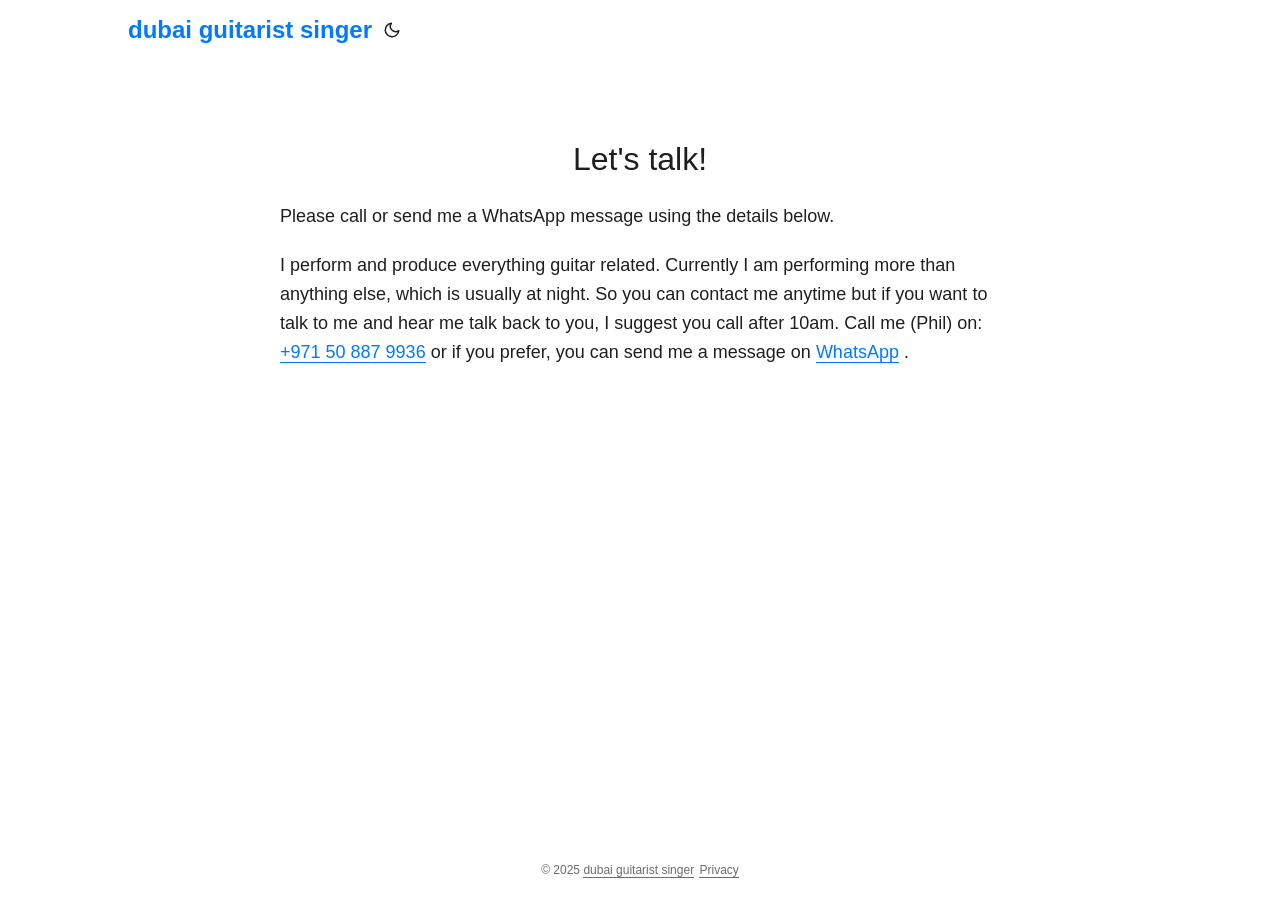
==== contact/index.html @ 9ed90bc9 "Prepare static website for Cloudflare Pages migration" ====
<!doctype html><html lang=en dir=auto><head><meta charset=utf-8><meta http-equiv=X-UA-Compatible content="IE=edge"><meta name=viewport content="width=device-width,initial-scale=1,shrink-to-fit=no"><meta name=robots content="index, follow"><title>dubai guitarist singer</title>
<meta name=keywords content><meta name=description content="Let's talk! First Name: Last Name: Email * Phone Event Date Message * Please provide as much detail as you can to help speed our reply I perform and produce everything guitar related. Currently I am performing more than anything else, which is usually at night. So you can contact me anytime but if you want to talk to me and hear me talk back to you, I suggest you call after 10am."><meta name=author content="Me"><link rel=canonical href=https://phildoughty.com/contact/><meta name=google-site-verification content="google-site-verification=hno8TVkdBoRtjvGBODJh6sZtUAbToJmjRJ9UoWgNYjk"><link crossorigin=anonymous href=/assets/css/stylesheet.c4868cb93355dd90762f6ee98ea4c134f7202d7f411a62b8ed609e8df3d16b6b.css integrity="sha256-xIaMuTNV3ZB2L27pjqTBNPcgLX9BGmK47WCejfPRa2s=" rel="preload stylesheet" as=style><meta name=theme-color content="#2e2e33"><meta name=msapplication-TileColor content="#2e2e33"><meta property="og:description" content="Experience Dubai's premier guitarist and singer. Elevate your event with unforgettable melodies! Book now!"><meta property="og:image" content="https://phildoughty.com/img/Dubai_Guitarist_Singer_Phil_Doughty_Smiling_Holding_Gibson_335_Guitar_300x300.jpg"><meta property="og:image:width" content="300"><meta property="og:image:height" content="300"><link rel=alternate hreflang=en href=https://phildoughty.com/contact/><noscript><style>#theme-toggle,.top-link{display:none}</style><style>@media(prefers-color-scheme:dark){:root{--theme:rgb(29, 30, 32);--entry:rgb(46, 46, 51);--primary:rgb(218, 218, 219);--secondary:rgb(155, 156, 157);--tertiary:rgb(65, 66, 68);--content:rgb(196, 196, 197);--code-block-bg:rgb(46, 46, 51);--code-bg:rgb(55, 56, 62);--border:rgb(51, 51, 51)}.list{background:var(--theme)}.list:not(.dark)::-webkit-scrollbar-track{background:0 0}.list:not(.dark)::-webkit-scrollbar-thumb{border-color:var(--theme)}}</style></noscript><script>var doNotTrack=!1;doNotTrack||(function(e,t,n,s,o,i,a){e.GoogleAnalyticsObject=o,e[o]=e[o]||function(){(e[o].q=e[o].q||[]).push(arguments)},e[o].l=1*new Date,i=t.createElement(n),a=t.getElementsByTagName(n)[0],i.async=1,i.src=s,a.parentNode.insertBefore(i,a)}(window,document,"script","https://www.google-analytics.com/analytics.js","ga"),ga("create","UA-47484607-1","auto"),ga("send","pageview"))</script><meta property="og:title" content><meta property="og:description" content="Let's talk! First Name: Last Name: Email * Phone Event Date Message * Please provide as much detail as you can to help speed our reply I perform and produce everything guitar related. Currently I am performing more than anything else, which is usually at night. So you can contact me anytime but if you want to talk to me and hear me talk back to you, I suggest you call after 10am."><meta property="og:type" content="article"><meta property="og:url" content="https://phildoughty.com/contact/"><meta property="article:section" content><meta name=twitter:card content="summary"><meta name=twitter:title content><meta name=twitter:description content="Let's talk! First Name: Last Name: Email * Phone Event Date Message * Please provide as much detail as you can to help speed our reply I perform and produce everything guitar related. Currently I am performing more than anything else, which is usually at night. So you can contact me anytime but if you want to talk to me and hear me talk back to you, I suggest you call after 10am."><script type=application/ld+json>{"@context":"https://schema.org","@type":"BreadcrumbList","itemListElement":[{"@type":"ListItem","position":1,"name":"","item":"https://phildoughty.com/contact/"}]}</script><script type=application/ld+json>{"@context":"https://schema.org","@type":"BlogPosting","headline":"","name":"","description":"Let's talk! First Name: Last Name: Email * Phone Event Date Message * Please provide as much detail as you can to help speed our reply I perform and produce everything guitar related. Currently I am performing more than anything else, which is usually at night. So you can contact me anytime but if you want to talk to me and hear me talk back to you, I suggest you call after 10am.","keywords":[],"articleBody":" Let's talk! First Name: Last Name: Email * Phone Event Date Message * Please provide as much detail as you can to help speed our reply I perform and produce everything guitar related. Currently I am performing more than anything else, which is usually at night. So you can contact me anytime but if you want to talk to me and hear me talk back to you, I suggest you call after 10am. Call me (Phil) on: +971 50 887 9936 or if you prefer, you can send me a message on WhatsApp .\n","wordCount":"94","inLanguage":"en","datePublished":"0001-01-01T00:00:00Z","dateModified":"0001-01-01T00:00:00Z","author":{"@type":"Person","name":"Me"},"mainEntityOfPage":{"@type":"WebPage","@id":"https://phildoughty.com/contact/"},"publisher":{"@type":"Organization","name":"dubai guitarist singer","logo":{"@type":"ImageObject","url":"https://phildoughty.com/img/Dubai_Guitarist_Singer_Phil_Doughty_Smiling_Holding_Gibson_335_Guitar_300x300.jpg"}}}</script></head><body id=top><script>localStorage.getItem("pref-theme")==="dark"?document.body.classList.add("dark"):localStorage.getItem("pref-theme")==="light"?document.body.classList.remove("dark"):window.matchMedia("(prefers-color-scheme: dark)").matches&&document.body.classList.add("dark")</script><header class=header><nav class=nav><div class=logo><a href=/ accesskey=h title="dubai guitarist singer (Alt + H)">dubai guitarist singer</a><div class=logo-switches><button id=theme-toggle accesskey=t title="(Alt + T)"><svg id="moon" xmlns="http://www.w3.org/2000/svg" width="24" height="18" viewBox="0 0 24 24" fill="none" stroke="currentcolor" stroke-width="2" stroke-linecap="round" stroke-linejoin="round"><path d="M21 12.79A9 9 0 1111.21 3 7 7 0 0021 12.79z"/></svg><svg id="sun" xmlns="http://www.w3.org/2000/svg" width="24" height="18" viewBox="0 0 24 24" fill="none" stroke="currentcolor" stroke-width="2" stroke-linecap="round" stroke-linejoin="round"><circle cx="12" cy="12" r="5"/><line x1="12" y1="1" x2="12" y2="3"/><line x1="12" y1="21" x2="12" y2="23"/><line x1="4.22" y1="4.22" x2="5.64" y2="5.64"/><line x1="18.36" y1="18.36" x2="19.78" y2="19.78"/><line x1="1" y1="12" x2="3" y2="12"/><line x1="21" y1="12" x2="23" y2="12"/><line x1="4.22" y1="19.78" x2="5.64" y2="18.36"/><line x1="18.36" y1="5.64" x2="19.78" y2="4.22"/></svg></button></div></div><ul id=mainmenu></ul></nav></header><main class=main><article class=post-single><header class=post-header><h1 class="post-title entry-hint-parent"></h1></header><div class=post-content><section aria-labelledby="contact-heading">
<h2 id="contact-heading" style="text-align: center">Let's talk!</h2>
<p>Please call or send me a WhatsApp message using the details below.</p>
</section>
<p>I perform and produce everything guitar related. Currently I am performing more than anything else, which is usually at night. So you can contact me anytime but if you want to talk to me and hear me talk back to you, I suggest you call after 10am. Call me (Phil) on:
<a href=tel:+971508879936 itemprop=telephone>+971 50 887 9936</a> or if you prefer, you can send me a message on <a href="https://wa.me/971508879936/?text=Hi%20there,%20I'm%20interested%20in%20booking%20you%20for%20an%20event.%20Can%20we%20discuss%20further?">WhatsApp</a>
.</p></div><footer class=post-footer><ul class=post-tags></ul></footer></article></main><footer class=footer><span>&copy; 2025 <a href=/>dubai guitarist singer</a></span>
<span><a href=/privacy/>Privacy</a></span></footer><a href=#top aria-label="go to top" title="Go to Top (Alt + G)" class=top-link id=top-link accesskey=g><svg xmlns="http://www.w3.org/2000/svg" viewBox="0 0 12 6" fill="currentcolor"><path d="M12 6H0l6-6z"/></svg>
</a><script>let menu=document.getElementById("menu");menu&&(menu.scrollLeft=localStorage.getItem("menu-scroll-position"),menu.onscroll=function(){localStorage.setItem("menu-scroll-position",menu.scrollLeft)}),document.querySelectorAll('a[href^="#"]').forEach(e=>{e.addEventListener("click",function(e){e.preventDefault();var t=this.getAttribute("href").substr(1);window.matchMedia("(prefers-reduced-motion: reduce)").matches?document.querySelector(`[id='${decodeURIComponent(t)}']`).scrollIntoView():document.querySelector(`[id='${decodeURIComponent(t)}']`).scrollIntoView({behavior:"smooth"}),t==="top"?history.replaceState(null,null," "):history.pushState(null,null,`#${t}`)})})</script><script>var mybutton=document.getElementById("top-link");window.onscroll=function(){document.body.scrollTop>800||document.documentElement.scrollTop>800?(mybutton.style.visibility="visible",mybutton.style.opacity="1"):(mybutton.style.visibility="hidden",mybutton.style.opacity="0")}</script><script>document.getElementById("theme-toggle").addEventListener("click",()=>{document.body.className.includes("dark")?(document.body.classList.remove("dark"),localStorage.setItem("pref-theme","light")):(document.body.classList.add("dark"),localStorage.setItem("pref-theme","dark"))})</script></body></html>
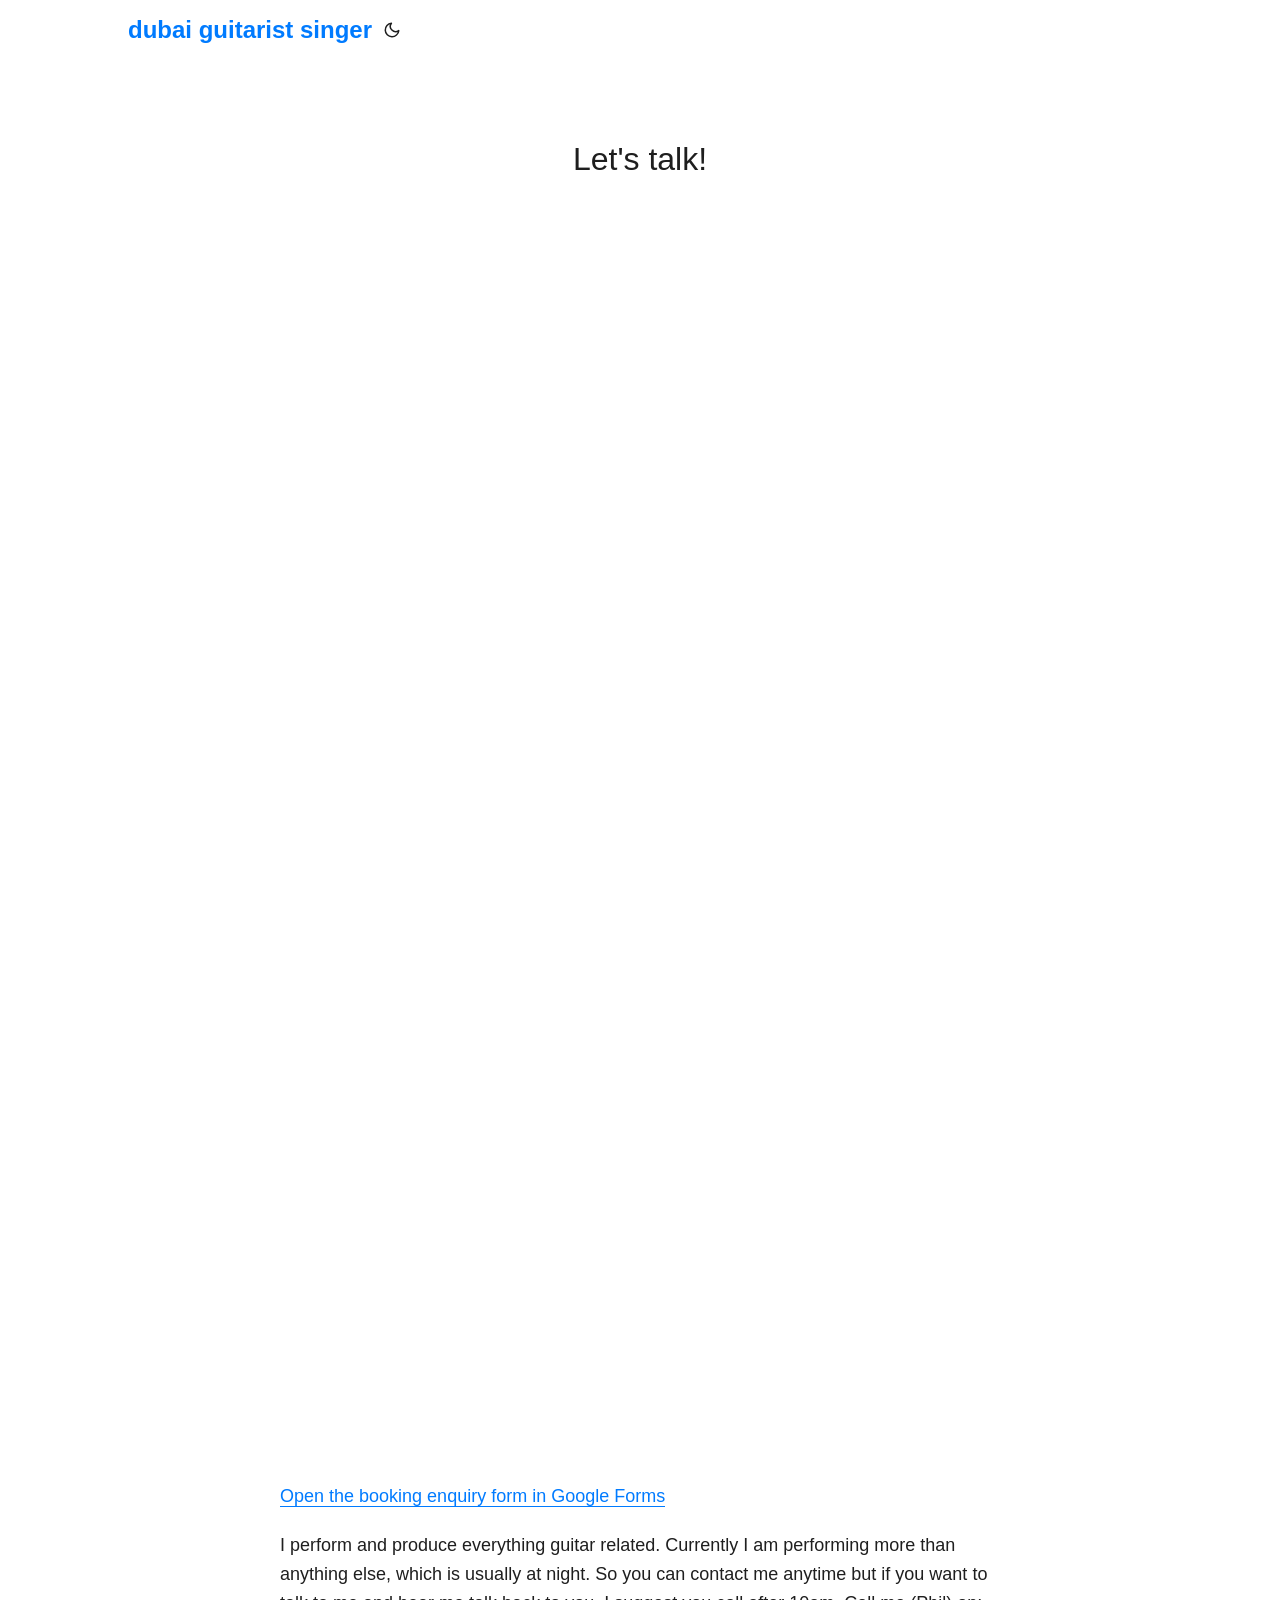
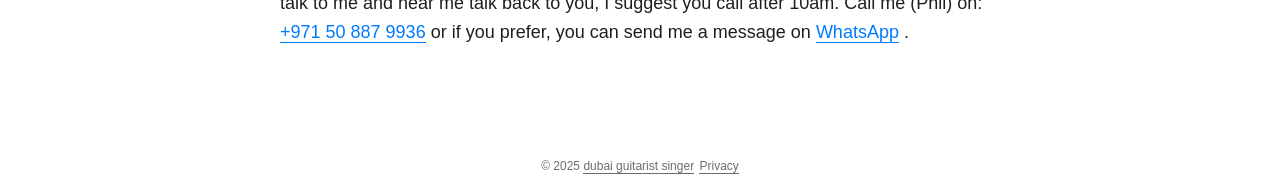
==== commit 358fb8de: "Embed Google Forms for booking enquiries" ====
--- a/contact/index.html
+++ b/contact/index.html
@@ -1,7 +1,10 @@
 <!doctype html><html lang=en dir=auto><head><meta charset=utf-8><meta http-equiv=X-UA-Compatible content="IE=edge"><meta name=viewport content="width=device-width,initial-scale=1,shrink-to-fit=no"><meta name=robots content="index, follow"><title>dubai guitarist singer</title>
 <meta name=keywords content><meta name=description content="Let's talk! First Name: Last Name: Email * Phone Event Date Message * Please provide as much detail as you can to help speed our reply I perform and produce everything guitar related. Currently I am performing more than anything else, which is usually at night. So you can contact me anytime but if you want to talk to me and hear me talk back to you, I suggest you call after 10am."><meta name=author content="Me"><link rel=canonical href=https://phildoughty.com/contact/><meta name=google-site-verification content="google-site-verification=hno8TVkdBoRtjvGBODJh6sZtUAbToJmjRJ9UoWgNYjk"><link crossorigin=anonymous href=/assets/css/stylesheet.c4868cb93355dd90762f6ee98ea4c134f7202d7f411a62b8ed609e8df3d16b6b.css integrity="sha256-xIaMuTNV3ZB2L27pjqTBNPcgLX9BGmK47WCejfPRa2s=" rel="preload stylesheet" as=style><meta name=theme-color content="#2e2e33"><meta name=msapplication-TileColor content="#2e2e33"><meta property="og:description" content="Experience Dubai's premier guitarist and singer. Elevate your event with unforgettable melodies! Book now!"><meta property="og:image" content="https://phildoughty.com/img/Dubai_Guitarist_Singer_Phil_Doughty_Smiling_Holding_Gibson_335_Guitar_300x300.jpg"><meta property="og:image:width" content="300"><meta property="og:image:height" content="300"><link rel=alternate hreflang=en href=https://phildoughty.com/contact/><noscript><style>#theme-toggle,.top-link{display:none}</style><style>@media(prefers-color-scheme:dark){:root{--theme:rgb(29, 30, 32);--entry:rgb(46, 46, 51);--primary:rgb(218, 218, 219);--secondary:rgb(155, 156, 157);--tertiary:rgb(65, 66, 68);--content:rgb(196, 196, 197);--code-block-bg:rgb(46, 46, 51);--code-bg:rgb(55, 56, 62);--border:rgb(51, 51, 51)}.list{background:var(--theme)}.list:not(.dark)::-webkit-scrollbar-track{background:0 0}.list:not(.dark)::-webkit-scrollbar-thumb{border-color:var(--theme)}}</style></noscript><script>var doNotTrack=!1;doNotTrack||(function(e,t,n,s,o,i,a){e.GoogleAnalyticsObject=o,e[o]=e[o]||function(){(e[o].q=e[o].q||[]).push(arguments)},e[o].l=1*new Date,i=t.createElement(n),a=t.getElementsByTagName(n)[0],i.async=1,i.src=s,a.parentNode.insertBefore(i,a)}(window,document,"script","https://www.google-analytics.com/analytics.js","ga"),ga("create","UA-47484607-1","auto"),ga("send","pageview"))</script><meta property="og:title" content><meta property="og:description" content="Let's talk! First Name: Last Name: Email * Phone Event Date Message * Please provide as much detail as you can to help speed our reply I perform and produce everything guitar related. Currently I am performing more than anything else, which is usually at night. So you can contact me anytime but if you want to talk to me and hear me talk back to you, I suggest you call after 10am."><meta property="og:type" content="article"><meta property="og:url" content="https://phildoughty.com/contact/"><meta property="article:section" content><meta name=twitter:card content="summary"><meta name=twitter:title content><meta name=twitter:description content="Let's talk! First Name: Last Name: Email * Phone Event Date Message * Please provide as much detail as you can to help speed our reply I perform and produce everything guitar related. Currently I am performing more than anything else, which is usually at night. So you can contact me anytime but if you want to talk to me and hear me talk back to you, I suggest you call after 10am."><script type=application/ld+json>{"@context":"https://schema.org","@type":"BreadcrumbList","itemListElement":[{"@type":"ListItem","position":1,"name":"","item":"https://phildoughty.com/contact/"}]}</script><script type=application/ld+json>{"@context":"https://schema.org","@type":"BlogPosting","headline":"","name":"","description":"Let's talk! First Name: Last Name: Email * Phone Event Date Message * Please provide as much detail as you can to help speed our reply I perform and produce everything guitar related. Currently I am performing more than anything else, which is usually at night. So you can contact me anytime but if you want to talk to me and hear me talk back to you, I suggest you call after 10am.","keywords":[],"articleBody":" Let's talk! First Name: Last Name: Email * Phone Event Date Message * Please provide as much detail as you can to help speed our reply I perform and produce everything guitar related. Currently I am performing more than anything else, which is usually at night. So you can contact me anytime but if you want to talk to me and hear me talk back to you, I suggest you call after 10am. Call me (Phil) on: +971 50 887 9936 or if you prefer, you can send me a message on WhatsApp .\n","wordCount":"94","inLanguage":"en","datePublished":"0001-01-01T00:00:00Z","dateModified":"0001-01-01T00:00:00Z","author":{"@type":"Person","name":"Me"},"mainEntityOfPage":{"@type":"WebPage","@id":"https://phildoughty.com/contact/"},"publisher":{"@type":"Organization","name":"dubai guitarist singer","logo":{"@type":"ImageObject","url":"https://phildoughty.com/img/Dubai_Guitarist_Singer_Phil_Doughty_Smiling_Holding_Gibson_335_Guitar_300x300.jpg"}}}</script></head><body id=top><script>localStorage.getItem("pref-theme")==="dark"?document.body.classList.add("dark"):localStorage.getItem("pref-theme")==="light"?document.body.classList.remove("dark"):window.matchMedia("(prefers-color-scheme: dark)").matches&&document.body.classList.add("dark")</script><header class=header><nav class=nav><div class=logo><a href=/ accesskey=h title="dubai guitarist singer (Alt + H)">dubai guitarist singer</a><div class=logo-switches><button id=theme-toggle accesskey=t title="(Alt + T)"><svg id="moon" xmlns="http://www.w3.org/2000/svg" width="24" height="18" viewBox="0 0 24 24" fill="none" stroke="currentcolor" stroke-width="2" stroke-linecap="round" stroke-linejoin="round"><path d="M21 12.79A9 9 0 1111.21 3 7 7 0 0021 12.79z"/></svg><svg id="sun" xmlns="http://www.w3.org/2000/svg" width="24" height="18" viewBox="0 0 24 24" fill="none" stroke="currentcolor" stroke-width="2" stroke-linecap="round" stroke-linejoin="round"><circle cx="12" cy="12" r="5"/><line x1="12" y1="1" x2="12" y2="3"/><line x1="12" y1="21" x2="12" y2="23"/><line x1="4.22" y1="4.22" x2="5.64" y2="5.64"/><line x1="18.36" y1="18.36" x2="19.78" y2="19.78"/><line x1="1" y1="12" x2="3" y2="12"/><line x1="21" y1="12" x2="23" y2="12"/><line x1="4.22" y1="19.78" x2="5.64" y2="18.36"/><line x1="18.36" y1="5.64" x2="19.78" y2="4.22"/></svg></button></div></div><ul id=mainmenu></ul></nav></header><main class=main><article class=post-single><header class=post-header><h1 class="post-title entry-hint-parent"></h1></header><div class=post-content><section aria-labelledby="contact-heading">
 <h2 id="contact-heading" style="text-align: center">Let's talk!</h2>
-<p>Please call or send me a WhatsApp message using the details below.</p>
+<iframe title="Booking enquiries form" src="https://docs.google.com/forms/d/e/1FAIpQLSd4Ucvedcgkfyl03aC4yw0hYejVVUnoVotIh4JQB6Flzf9JCw/viewform?embedded=true" width="640" height="1280" style="display: block; width: 100%; border: 0">
+  <a href="https://docs.google.com/forms/d/e/1FAIpQLSd4Ucvedcgkfyl03aC4yw0hYejVVUnoVotIh4JQB6Flzf9JCw/viewform">Open the booking enquiry form</a>
+</iframe>
+<p><a href="https://docs.google.com/forms/d/e/1FAIpQLSd4Ucvedcgkfyl03aC4yw0hYejVVUnoVotIh4JQB6Flzf9JCw/viewform">Open the booking enquiry form in Google Forms</a></p>
 </section>
 <p>I perform and produce everything guitar related. Currently I am performing more than anything else, which is usually at night. So you can contact me anytime but if you want to talk to me and hear me talk back to you, I suggest you call after 10am. Call me (Phil) on:
 <a href=tel:+971508879936 itemprop=telephone>+971 50 887 9936</a> or if you prefer, you can send me a message on <a href="https://wa.me/971508879936/?text=Hi%20there,%20I'm%20interested%20in%20booking%20you%20for%20an%20event.%20Can%20we%20discuss%20further?">WhatsApp</a>
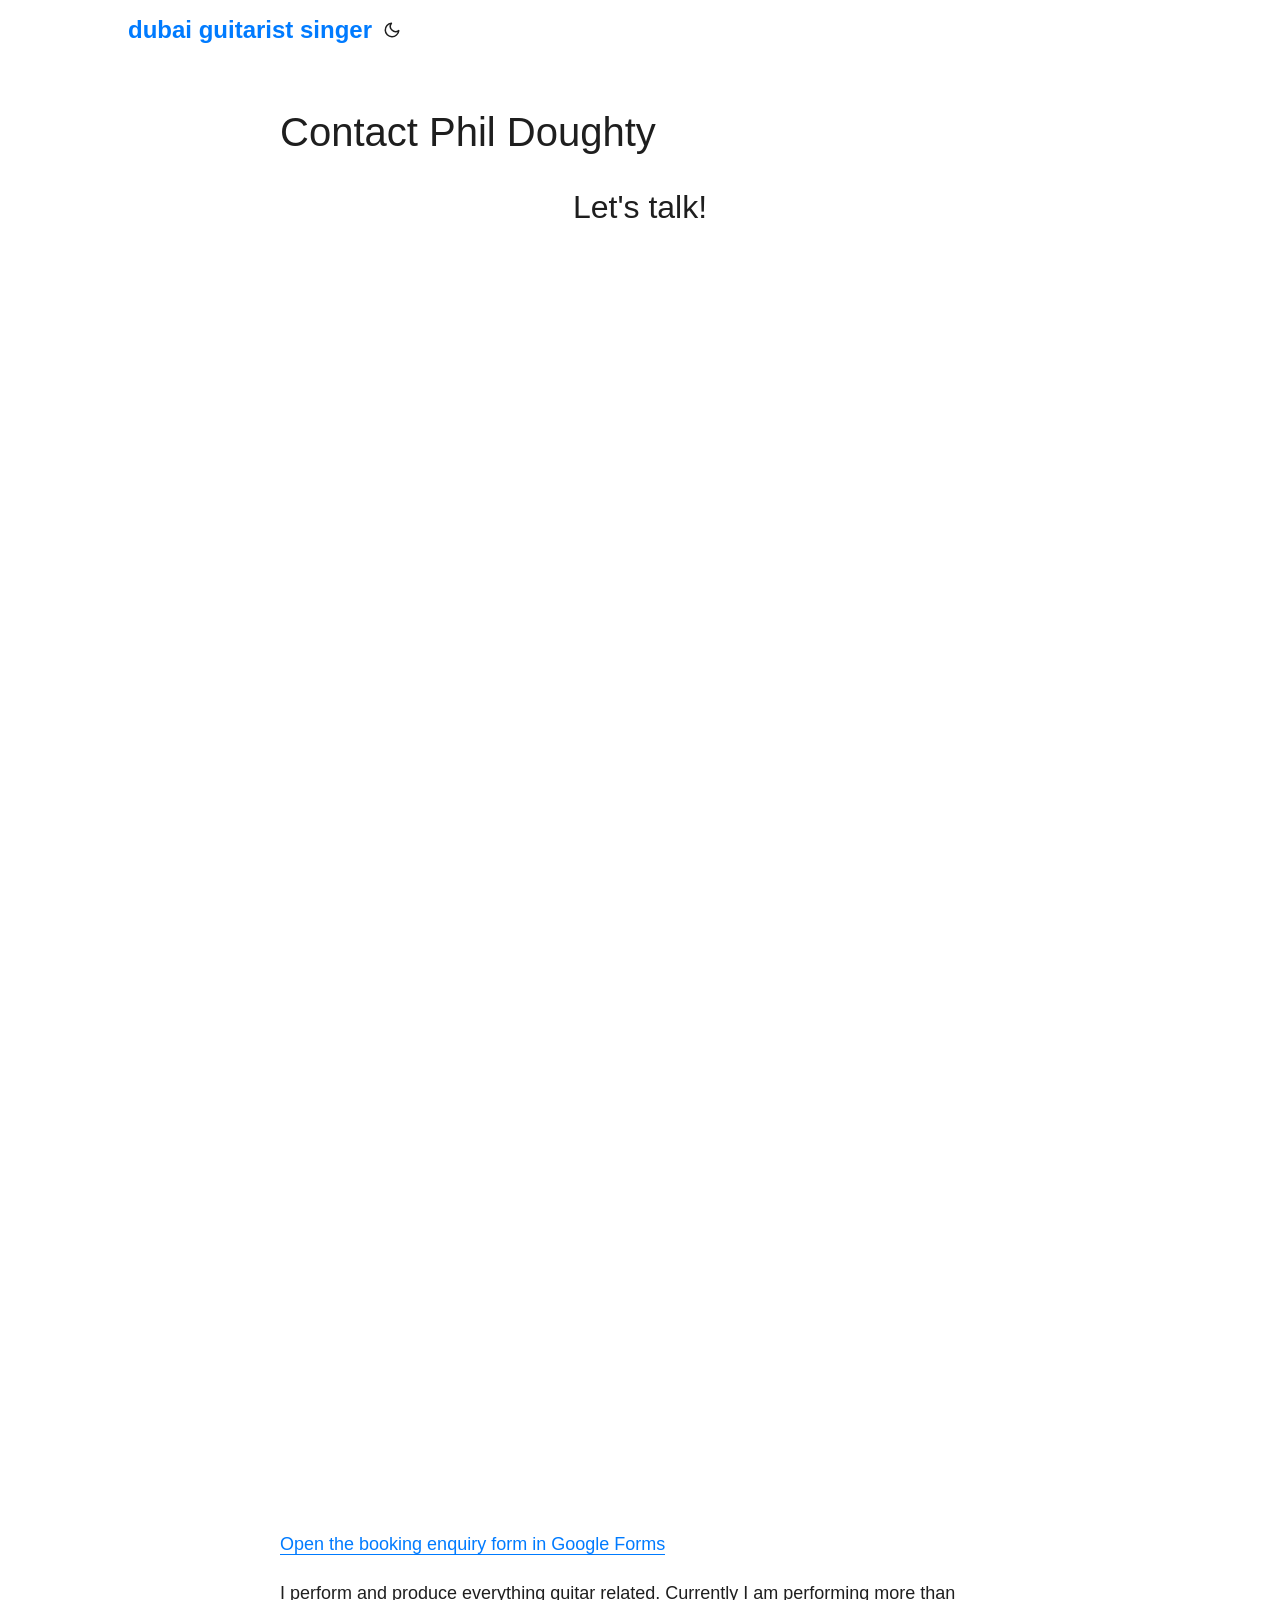
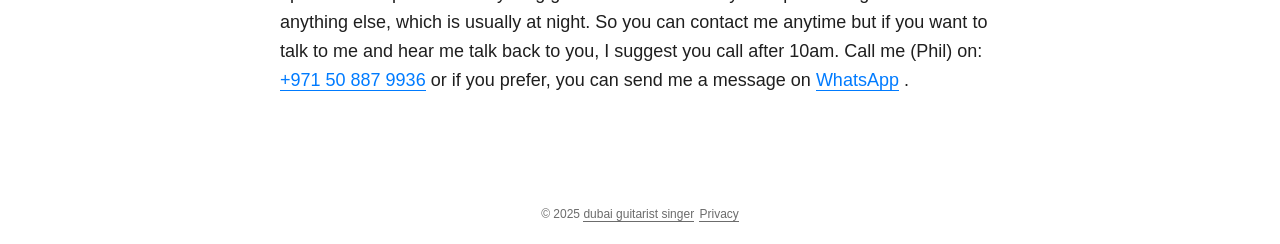
==== commit 28f15a4d: "Fix contact page metadata, heading and structured data" ====
--- a/contact/index.html
+++ b/contact/index.html
@@ -1,5 +1,5 @@
-<!doctype html><html lang=en dir=auto><head><meta charset=utf-8><meta http-equiv=X-UA-Compatible content="IE=edge"><meta name=viewport content="width=device-width,initial-scale=1,shrink-to-fit=no"><meta name=robots content="index, follow"><title>dubai guitarist singer</title>
-<meta name=keywords content><meta name=description content="Let's talk! First Name: Last Name: Email * Phone Event Date Message * Please provide as much detail as you can to help speed our reply I perform and produce everything guitar related. Currently I am performing more than anything else, which is usually at night. So you can contact me anytime but if you want to talk to me and hear me talk back to you, I suggest you call after 10am."><meta name=author content="Me"><link rel=canonical href=https://phildoughty.com/contact/><meta name=google-site-verification content="google-site-verification=hno8TVkdBoRtjvGBODJh6sZtUAbToJmjRJ9UoWgNYjk"><link crossorigin=anonymous href=/assets/css/stylesheet.c4868cb93355dd90762f6ee98ea4c134f7202d7f411a62b8ed609e8df3d16b6b.css integrity="sha256-xIaMuTNV3ZB2L27pjqTBNPcgLX9BGmK47WCejfPRa2s=" rel="preload stylesheet" as=style><meta name=theme-color content="#2e2e33"><meta name=msapplication-TileColor content="#2e2e33"><meta property="og:description" content="Experience Dubai's premier guitarist and singer. Elevate your event with unforgettable melodies! Book now!"><meta property="og:image" content="https://phildoughty.com/img/Dubai_Guitarist_Singer_Phil_Doughty_Smiling_Holding_Gibson_335_Guitar_300x300.jpg"><meta property="og:image:width" content="300"><meta property="og:image:height" content="300"><link rel=alternate hreflang=en href=https://phildoughty.com/contact/><noscript><style>#theme-toggle,.top-link{display:none}</style><style>@media(prefers-color-scheme:dark){:root{--theme:rgb(29, 30, 32);--entry:rgb(46, 46, 51);--primary:rgb(218, 218, 219);--secondary:rgb(155, 156, 157);--tertiary:rgb(65, 66, 68);--content:rgb(196, 196, 197);--code-block-bg:rgb(46, 46, 51);--code-bg:rgb(55, 56, 62);--border:rgb(51, 51, 51)}.list{background:var(--theme)}.list:not(.dark)::-webkit-scrollbar-track{background:0 0}.list:not(.dark)::-webkit-scrollbar-thumb{border-color:var(--theme)}}</style></noscript><script>var doNotTrack=!1;doNotTrack||(function(e,t,n,s,o,i,a){e.GoogleAnalyticsObject=o,e[o]=e[o]||function(){(e[o].q=e[o].q||[]).push(arguments)},e[o].l=1*new Date,i=t.createElement(n),a=t.getElementsByTagName(n)[0],i.async=1,i.src=s,a.parentNode.insertBefore(i,a)}(window,document,"script","https://www.google-analytics.com/analytics.js","ga"),ga("create","UA-47484607-1","auto"),ga("send","pageview"))</script><meta property="og:title" content><meta property="og:description" content="Let's talk! First Name: Last Name: Email * Phone Event Date Message * Please provide as much detail as you can to help speed our reply I perform and produce everything guitar related. Currently I am performing more than anything else, which is usually at night. So you can contact me anytime but if you want to talk to me and hear me talk back to you, I suggest you call after 10am."><meta property="og:type" content="article"><meta property="og:url" content="https://phildoughty.com/contact/"><meta property="article:section" content><meta name=twitter:card content="summary"><meta name=twitter:title content><meta name=twitter:description content="Let's talk! First Name: Last Name: Email * Phone Event Date Message * Please provide as much detail as you can to help speed our reply I perform and produce everything guitar related. Currently I am performing more than anything else, which is usually at night. So you can contact me anytime but if you want to talk to me and hear me talk back to you, I suggest you call after 10am."><script type=application/ld+json>{"@context":"https://schema.org","@type":"BreadcrumbList","itemListElement":[{"@type":"ListItem","position":1,"name":"","item":"https://phildoughty.com/contact/"}]}</script><script type=application/ld+json>{"@context":"https://schema.org","@type":"BlogPosting","headline":"","name":"","description":"Let's talk! First Name: Last Name: Email * Phone Event Date Message * Please provide as much detail as you can to help speed our reply I perform and produce everything guitar related. Currently I am performing more than anything else, which is usually at night. So you can contact me anytime but if you want to talk to me and hear me talk back to you, I suggest you call after 10am.","keywords":[],"articleBody":" Let's talk! First Name: Last Name: Email * Phone Event Date Message * Please provide as much detail as you can to help speed our reply I perform and produce everything guitar related. Currently I am performing more than anything else, which is usually at night. So you can contact me anytime but if you want to talk to me and hear me talk back to you, I suggest you call after 10am. Call me (Phil) on: +971 50 887 9936 or if you prefer, you can send me a message on WhatsApp .\n","wordCount":"94","inLanguage":"en","datePublished":"0001-01-01T00:00:00Z","dateModified":"0001-01-01T00:00:00Z","author":{"@type":"Person","name":"Me"},"mainEntityOfPage":{"@type":"WebPage","@id":"https://phildoughty.com/contact/"},"publisher":{"@type":"Organization","name":"dubai guitarist singer","logo":{"@type":"ImageObject","url":"https://phildoughty.com/img/Dubai_Guitarist_Singer_Phil_Doughty_Smiling_Holding_Gibson_335_Guitar_300x300.jpg"}}}</script></head><body id=top><script>localStorage.getItem("pref-theme")==="dark"?document.body.classList.add("dark"):localStorage.getItem("pref-theme")==="light"?document.body.classList.remove("dark"):window.matchMedia("(prefers-color-scheme: dark)").matches&&document.body.classList.add("dark")</script><header class=header><nav class=nav><div class=logo><a href=/ accesskey=h title="dubai guitarist singer (Alt + H)">dubai guitarist singer</a><div class=logo-switches><button id=theme-toggle accesskey=t title="(Alt + T)"><svg id="moon" xmlns="http://www.w3.org/2000/svg" width="24" height="18" viewBox="0 0 24 24" fill="none" stroke="currentcolor" stroke-width="2" stroke-linecap="round" stroke-linejoin="round"><path d="M21 12.79A9 9 0 1111.21 3 7 7 0 0021 12.79z"/></svg><svg id="sun" xmlns="http://www.w3.org/2000/svg" width="24" height="18" viewBox="0 0 24 24" fill="none" stroke="currentcolor" stroke-width="2" stroke-linecap="round" stroke-linejoin="round"><circle cx="12" cy="12" r="5"/><line x1="12" y1="1" x2="12" y2="3"/><line x1="12" y1="21" x2="12" y2="23"/><line x1="4.22" y1="4.22" x2="5.64" y2="5.64"/><line x1="18.36" y1="18.36" x2="19.78" y2="19.78"/><line x1="1" y1="12" x2="3" y2="12"/><line x1="21" y1="12" x2="23" y2="12"/><line x1="4.22" y1="19.78" x2="5.64" y2="18.36"/><line x1="18.36" y1="5.64" x2="19.78" y2="4.22"/></svg></button></div></div><ul id=mainmenu></ul></nav></header><main class=main><article class=post-single><header class=post-header><h1 class="post-title entry-hint-parent"></h1></header><div class=post-content><section aria-labelledby="contact-heading">
+<!doctype html><html lang=en dir=auto><head><meta charset=utf-8><meta http-equiv=X-UA-Compatible content="IE=edge"><meta name=viewport content="width=device-width,initial-scale=1,shrink-to-fit=no"><meta name=robots content="index, follow"><title>Contact Phil Doughty | Dubai Guitarist & Singer</title>
+<meta name=keywords content><meta name=description content="Contact Phil Doughty to enquire about live guitar and vocal performances in Dubai and the UAE. Share your event details using the booking form."><meta name=author content="Phil Doughty"><link rel=canonical href=https://phildoughty.com/contact/><meta name=google-site-verification content="google-site-verification=hno8TVkdBoRtjvGBODJh6sZtUAbToJmjRJ9UoWgNYjk"><link crossorigin=anonymous href=/assets/css/stylesheet.c4868cb93355dd90762f6ee98ea4c134f7202d7f411a62b8ed609e8df3d16b6b.css integrity="sha256-xIaMuTNV3ZB2L27pjqTBNPcgLX9BGmK47WCejfPRa2s=" rel="preload stylesheet" as=style><meta name=theme-color content="#2e2e33"><meta name=msapplication-TileColor content="#2e2e33"><meta property="og:description" content="Experience Dubai's premier guitarist and singer. Elevate your event with unforgettable melodies! Book now!"><meta property="og:image" content="https://phildoughty.com/img/Dubai_Guitarist_Singer_Phil_Doughty_Smiling_Holding_Gibson_335_Guitar_300x300.jpg"><meta property="og:image:width" content="300"><meta property="og:image:height" content="300"><link rel=alternate hreflang=en href=https://phildoughty.com/contact/><noscript><style>#theme-toggle,.top-link{display:none}</style><style>@media(prefers-color-scheme:dark){:root{--theme:rgb(29, 30, 32);--entry:rgb(46, 46, 51);--primary:rgb(218, 218, 219);--secondary:rgb(155, 156, 157);--tertiary:rgb(65, 66, 68);--content:rgb(196, 196, 197);--code-block-bg:rgb(46, 46, 51);--code-bg:rgb(55, 56, 62);--border:rgb(51, 51, 51)}.list{background:var(--theme)}.list:not(.dark)::-webkit-scrollbar-track{background:0 0}.list:not(.dark)::-webkit-scrollbar-thumb{border-color:var(--theme)}}</style></noscript><script>var doNotTrack=!1;doNotTrack||(function(e,t,n,s,o,i,a){e.GoogleAnalyticsObject=o,e[o]=e[o]||function(){(e[o].q=e[o].q||[]).push(arguments)},e[o].l=1*new Date,i=t.createElement(n),a=t.getElementsByTagName(n)[0],i.async=1,i.src=s,a.parentNode.insertBefore(i,a)}(window,document,"script","https://www.google-analytics.com/analytics.js","ga"),ga("create","UA-47484607-1","auto"),ga("send","pageview"))</script><meta property="og:title" content="Contact Phil Doughty | Dubai Guitarist & Singer"><meta property="og:description" content="Contact Phil Doughty about live guitar and singing performances in Dubai and the UAE."><meta property="og:type" content="article"><meta property="og:url" content="https://phildoughty.com/contact/"><meta property="article:section" content><meta name=twitter:card content="summary"><meta name=twitter:title content="Contact Phil Doughty | Dubai Guitarist & Singer"><meta name=twitter:description content="Contact Phil Doughty about live music bookings in Dubai and the UAE."><script type=application/ld+json>{"@context":"https://schema.org","@type":"BreadcrumbList","itemListElement":[{"@type":"ListItem","position":1,"name":"Home","item":"https://phildoughty.com/"},{"@type":"ListItem","position":2,"name":"Contact","item":"https://phildoughty.com/contact/"}]}</script><script type=application/ld+json>{"@context":"https://schema.org","@type":"ContactPage","name":"Contact Phil Doughty","description":"Contact Phil Doughty about live guitar and singing performances in Dubai and the UAE.","url":"https://phildoughty.com/contact/"}</script></head><body id=top><script>localStorage.getItem("pref-theme")==="dark"?document.body.classList.add("dark"):localStorage.getItem("pref-theme")==="light"?document.body.classList.remove("dark"):window.matchMedia("(prefers-color-scheme: dark)").matches&&document.body.classList.add("dark")</script><header class=header><nav class=nav><div class=logo><a href=/ accesskey=h title="dubai guitarist singer (Alt + H)">dubai guitarist singer</a><div class=logo-switches><button id=theme-toggle accesskey=t title="(Alt + T)"><svg id="moon" xmlns="http://www.w3.org/2000/svg" width="24" height="18" viewBox="0 0 24 24" fill="none" stroke="currentcolor" stroke-width="2" stroke-linecap="round" stroke-linejoin="round"><path d="M21 12.79A9 9 0 1111.21 3 7 7 0 0021 12.79z"/></svg><svg id="sun" xmlns="http://www.w3.org/2000/svg" width="24" height="18" viewBox="0 0 24 24" fill="none" stroke="currentcolor" stroke-width="2" stroke-linecap="round" stroke-linejoin="round"><circle cx="12" cy="12" r="5"/><line x1="12" y1="1" x2="12" y2="3"/><line x1="12" y1="21" x2="12" y2="23"/><line x1="4.22" y1="4.22" x2="5.64" y2="5.64"/><line x1="18.36" y1="18.36" x2="19.78" y2="19.78"/><line x1="1" y1="12" x2="3" y2="12"/><line x1="21" y1="12" x2="23" y2="12"/><line x1="4.22" y1="19.78" x2="5.64" y2="18.36"/><line x1="18.36" y1="5.64" x2="19.78" y2="4.22"/></svg></button></div></div><ul id=mainmenu></ul></nav></header><main class=main><article class=post-single><header class=post-header><h1 class="post-title entry-hint-parent">Contact Phil Doughty</h1></header><div class=post-content><section aria-labelledby="contact-heading">
 <h2 id="contact-heading" style="text-align: center">Let's talk!</h2>
 <iframe title="Booking enquiries form" src="https://docs.google.com/forms/d/e/1FAIpQLSd4Ucvedcgkfyl03aC4yw0hYejVVUnoVotIh4JQB6Flzf9JCw/viewform?embedded=true" width="640" height="1280" style="display: block; width: 100%; border: 0">
   <a href="https://docs.google.com/forms/d/e/1FAIpQLSd4Ucvedcgkfyl03aC4yw0hYejVVUnoVotIh4JQB6Flzf9JCw/viewform">Open the booking enquiry form</a>
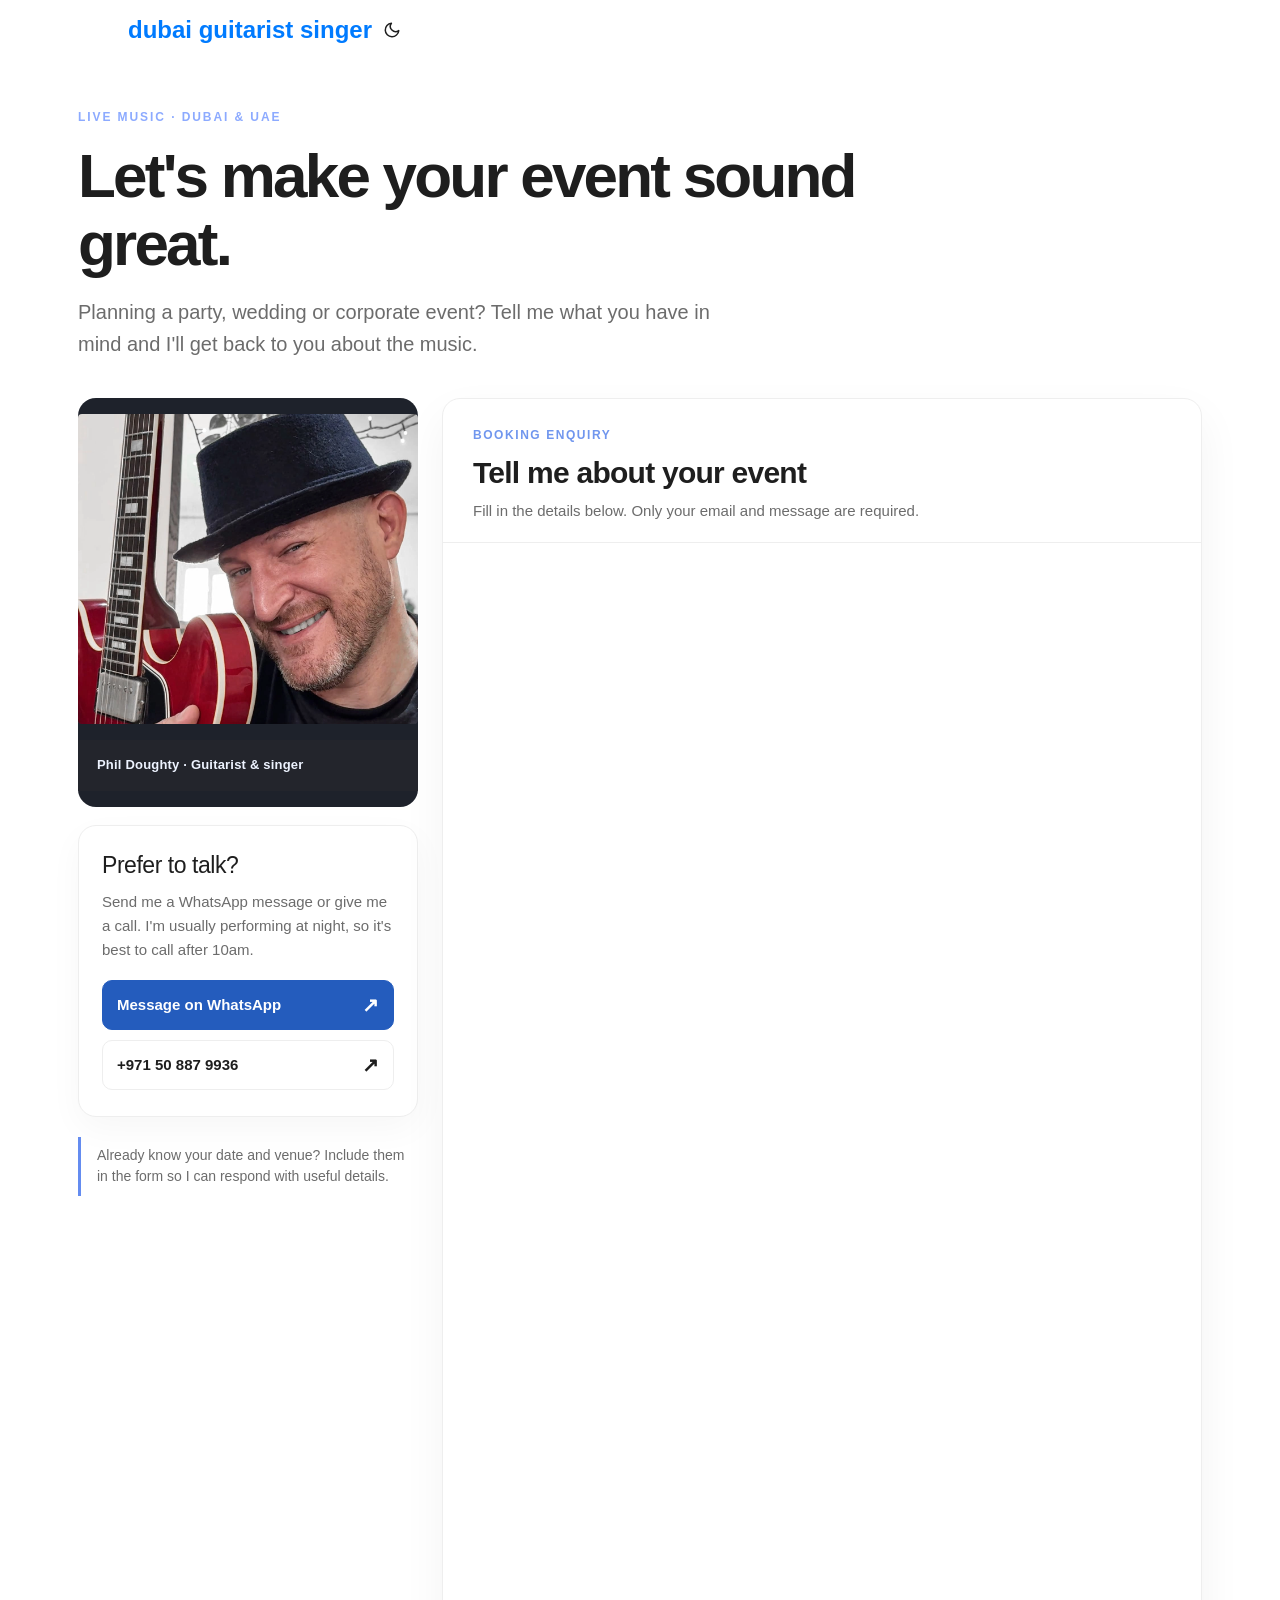
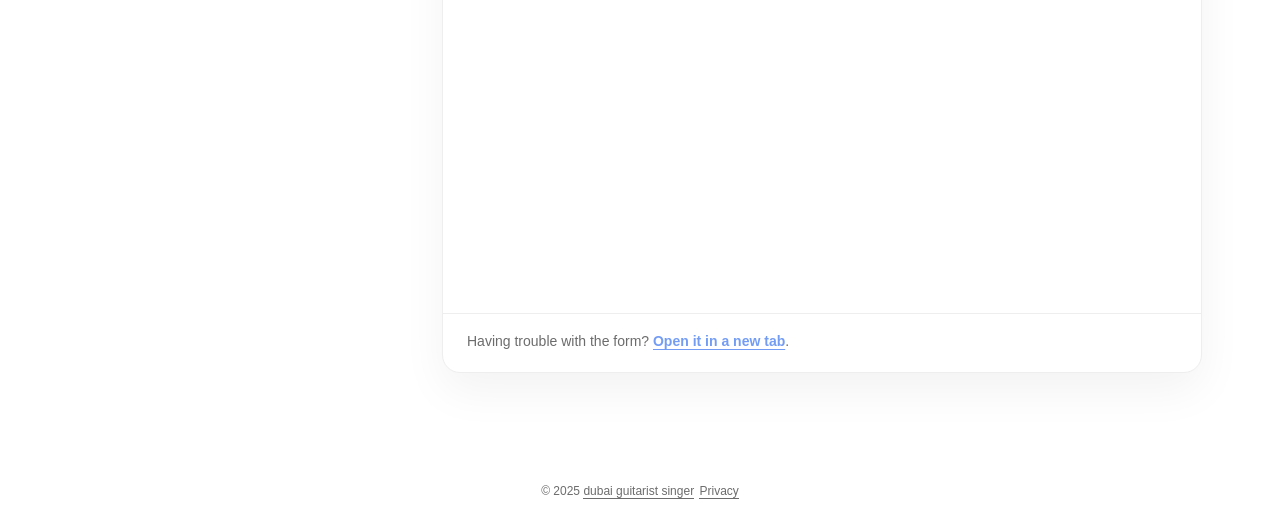
==== commit 8f7b22fd: "Refresh contact page with responsive booking layout and direct contact links" ====
--- a/contact/index.html
+++ b/contact/index.html
@@ -1,13 +1,92 @@
 <!doctype html><html lang=en dir=auto><head><meta charset=utf-8><meta http-equiv=X-UA-Compatible content="IE=edge"><meta name=viewport content="width=device-width,initial-scale=1,shrink-to-fit=no"><meta name=robots content="index, follow"><title>Contact Phil Doughty | Dubai Guitarist & Singer</title>
-<meta name=keywords content><meta name=description content="Contact Phil Doughty to enquire about live guitar and vocal performances in Dubai and the UAE. Share your event details using the booking form."><meta name=author content="Phil Doughty"><link rel=canonical href=https://phildoughty.com/contact/><meta name=google-site-verification content="google-site-verification=hno8TVkdBoRtjvGBODJh6sZtUAbToJmjRJ9UoWgNYjk"><link crossorigin=anonymous href=/assets/css/stylesheet.c4868cb93355dd90762f6ee98ea4c134f7202d7f411a62b8ed609e8df3d16b6b.css integrity="sha256-xIaMuTNV3ZB2L27pjqTBNPcgLX9BGmK47WCejfPRa2s=" rel="preload stylesheet" as=style><meta name=theme-color content="#2e2e33"><meta name=msapplication-TileColor content="#2e2e33"><meta property="og:description" content="Experience Dubai's premier guitarist and singer. Elevate your event with unforgettable melodies! Book now!"><meta property="og:image" content="https://phildoughty.com/img/Dubai_Guitarist_Singer_Phil_Doughty_Smiling_Holding_Gibson_335_Guitar_300x300.jpg"><meta property="og:image:width" content="300"><meta property="og:image:height" content="300"><link rel=alternate hreflang=en href=https://phildoughty.com/contact/><noscript><style>#theme-toggle,.top-link{display:none}</style><style>@media(prefers-color-scheme:dark){:root{--theme:rgb(29, 30, 32);--entry:rgb(46, 46, 51);--primary:rgb(218, 218, 219);--secondary:rgb(155, 156, 157);--tertiary:rgb(65, 66, 68);--content:rgb(196, 196, 197);--code-block-bg:rgb(46, 46, 51);--code-bg:rgb(55, 56, 62);--border:rgb(51, 51, 51)}.list{background:var(--theme)}.list:not(.dark)::-webkit-scrollbar-track{background:0 0}.list:not(.dark)::-webkit-scrollbar-thumb{border-color:var(--theme)}}</style></noscript><script>var doNotTrack=!1;doNotTrack||(function(e,t,n,s,o,i,a){e.GoogleAnalyticsObject=o,e[o]=e[o]||function(){(e[o].q=e[o].q||[]).push(arguments)},e[o].l=1*new Date,i=t.createElement(n),a=t.getElementsByTagName(n)[0],i.async=1,i.src=s,a.parentNode.insertBefore(i,a)}(window,document,"script","https://www.google-analytics.com/analytics.js","ga"),ga("create","UA-47484607-1","auto"),ga("send","pageview"))</script><meta property="og:title" content="Contact Phil Doughty | Dubai Guitarist & Singer"><meta property="og:description" content="Contact Phil Doughty about live guitar and singing performances in Dubai and the UAE."><meta property="og:type" content="article"><meta property="og:url" content="https://phildoughty.com/contact/"><meta property="article:section" content><meta name=twitter:card content="summary"><meta name=twitter:title content="Contact Phil Doughty | Dubai Guitarist & Singer"><meta name=twitter:description content="Contact Phil Doughty about live music bookings in Dubai and the UAE."><script type=application/ld+json>{"@context":"https://schema.org","@type":"BreadcrumbList","itemListElement":[{"@type":"ListItem","position":1,"name":"Home","item":"https://phildoughty.com/"},{"@type":"ListItem","position":2,"name":"Contact","item":"https://phildoughty.com/contact/"}]}</script><script type=application/ld+json>{"@context":"https://schema.org","@type":"ContactPage","name":"Contact Phil Doughty","description":"Contact Phil Doughty about live guitar and singing performances in Dubai and the UAE.","url":"https://phildoughty.com/contact/"}</script></head><body id=top><script>localStorage.getItem("pref-theme")==="dark"?document.body.classList.add("dark"):localStorage.getItem("pref-theme")==="light"?document.body.classList.remove("dark"):window.matchMedia("(prefers-color-scheme: dark)").matches&&document.body.classList.add("dark")</script><header class=header><nav class=nav><div class=logo><a href=/ accesskey=h title="dubai guitarist singer (Alt + H)">dubai guitarist singer</a><div class=logo-switches><button id=theme-toggle accesskey=t title="(Alt + T)"><svg id="moon" xmlns="http://www.w3.org/2000/svg" width="24" height="18" viewBox="0 0 24 24" fill="none" stroke="currentcolor" stroke-width="2" stroke-linecap="round" stroke-linejoin="round"><path d="M21 12.79A9 9 0 1111.21 3 7 7 0 0021 12.79z"/></svg><svg id="sun" xmlns="http://www.w3.org/2000/svg" width="24" height="18" viewBox="0 0 24 24" fill="none" stroke="currentcolor" stroke-width="2" stroke-linecap="round" stroke-linejoin="round"><circle cx="12" cy="12" r="5"/><line x1="12" y1="1" x2="12" y2="3"/><line x1="12" y1="21" x2="12" y2="23"/><line x1="4.22" y1="4.22" x2="5.64" y2="5.64"/><line x1="18.36" y1="18.36" x2="19.78" y2="19.78"/><line x1="1" y1="12" x2="3" y2="12"/><line x1="21" y1="12" x2="23" y2="12"/><line x1="4.22" y1="19.78" x2="5.64" y2="18.36"/><line x1="18.36" y1="5.64" x2="19.78" y2="4.22"/></svg></button></div></div><ul id=mainmenu></ul></nav></header><main class=main><article class=post-single><header class=post-header><h1 class="post-title entry-hint-parent">Contact Phil Doughty</h1></header><div class=post-content><section aria-labelledby="contact-heading">
-<h2 id="contact-heading" style="text-align: center">Let's talk!</h2>
-<iframe title="Booking enquiries form" src="https://docs.google.com/forms/d/e/1FAIpQLSd4Ucvedcgkfyl03aC4yw0hYejVVUnoVotIh4JQB6Flzf9JCw/viewform?embedded=true" width="640" height="1280" style="display: block; width: 100%; border: 0">
-  <a href="https://docs.google.com/forms/d/e/1FAIpQLSd4Ucvedcgkfyl03aC4yw0hYejVVUnoVotIh4JQB6Flzf9JCw/viewform">Open the booking enquiry form</a>
+<meta name=keywords content><meta name=description content="Contact Phil Doughty to enquire about live guitar and vocal performances in Dubai and the UAE. Share your event details using the booking form."><meta name=author content="Phil Doughty"><link rel=canonical href=https://phildoughty.com/contact/><meta name=google-site-verification content="google-site-verification=hno8TVkdBoRtjvGBODJh6sZtUAbToJmjRJ9UoWgNYjk"><link crossorigin=anonymous href=/assets/css/stylesheet.c4868cb93355dd90762f6ee98ea4c134f7202d7f411a62b8ed609e8df3d16b6b.css integrity="sha256-xIaMuTNV3ZB2L27pjqTBNPcgLX9BGmK47WCejfPRa2s=" rel="preload stylesheet" as=style><meta name=theme-color content="#2e2e33"><meta name=msapplication-TileColor content="#2e2e33"><meta property="og:description" content="Experience Dubai's premier guitarist and singer. Elevate your event with unforgettable melodies! Book now!"><meta property="og:image" content="https://phildoughty.com/img/Dubai_Guitarist_Singer_Phil_Doughty_Smiling_Holding_Gibson_335_Guitar_300x300.jpg"><meta property="og:image:width" content="300"><meta property="og:image:height" content="300"><link rel=alternate hreflang=en href=https://phildoughty.com/contact/><noscript><style>#theme-toggle,.top-link{display:none}</style><style>@media(prefers-color-scheme:dark){:root{--theme:rgb(29, 30, 32);--entry:rgb(46, 46, 51);--primary:rgb(218, 218, 219);--secondary:rgb(155, 156, 157);--tertiary:rgb(65, 66, 68);--content:rgb(196, 196, 197);--code-block-bg:rgb(46, 46, 51);--code-bg:rgb(55, 56, 62);--border:rgb(51, 51, 51)}.list{background:var(--theme)}.list:not(.dark)::-webkit-scrollbar-track{background:0 0}.list:not(.dark)::-webkit-scrollbar-thumb{border-color:var(--theme)}}</style></noscript><script>var doNotTrack=!1;doNotTrack||(function(e,t,n,s,o,i,a){e.GoogleAnalyticsObject=o,e[o]=e[o]||function(){(e[o].q=e[o].q||[]).push(arguments)},e[o].l=1*new Date,i=t.createElement(n),a=t.getElementsByTagName(n)[0],i.async=1,i.src=s,a.parentNode.insertBefore(i,a)}(window,document,"script","https://www.google-analytics.com/analytics.js","ga"),ga("create","UA-47484607-1","auto"),ga("send","pageview"))</script><meta property="og:title" content="Contact Phil Doughty | Dubai Guitarist & Singer"><meta property="og:description" content="Contact Phil Doughty about live guitar and singing performances in Dubai and the UAE."><meta property="og:type" content="article"><meta property="og:url" content="https://phildoughty.com/contact/"><meta property="article:section" content><meta name=twitter:card content="summary"><meta name=twitter:title content="Contact Phil Doughty | Dubai Guitarist & Singer"><meta name=twitter:description content="Contact Phil Doughty about live music bookings in Dubai and the UAE."><script type=application/ld+json>{"@context":"https://schema.org","@type":"BreadcrumbList","itemListElement":[{"@type":"ListItem","position":1,"name":"Home","item":"https://phildoughty.com/"},{"@type":"ListItem","position":2,"name":"Contact","item":"https://phildoughty.com/contact/"}]}</script><script type=application/ld+json>{"@context":"https://schema.org","@type":"ContactPage","name":"Contact Phil Doughty","description":"Contact Phil Doughty about live guitar and singing performances in Dubai and the UAE.","url":"https://phildoughty.com/contact/"}</script><style>
+/* Contact page only. The Google Form remains an unmodified, accessible iframe. */
+.contact-page .main{max-width:1180px;padding:48px 28px 88px}
+.contact-page .post-content{color:var(--content)}
+.contact-page .contact-kicker{color:#8caaff;text-transform:uppercase;letter-spacing:.16em;font-size:12px;font-weight:750;margin:0 0 15px}
+.contact-page .contact-hero{max-width:850px;margin:0 0 38px}
+.contact-page .contact-hero h1{color:var(--primary);font-size:clamp(36px,5.2vw,62px);letter-spacing:-.045em;line-height:1.09;font-weight:750;margin:0 0 19px}
+.contact-page .contact-hero p:last-child{font-size:clamp(17px,2vw,20px);color:var(--secondary);line-height:1.6;max-width:670px}
+.contact-page .contact-grid{display:grid;grid-template-columns:minmax(260px,340px) minmax(0,1fr);gap:24px;align-items:start}
+.contact-page .contact-side{display:grid;gap:18px;min-width:0}
+.contact-page .contact-photo{margin:0;overflow:hidden;border-radius:18px;position:relative;background:#1e222b}
+.contact-page .contact-photo img{width:100%;height:310px;object-fit:cover;object-position:center 32%;display:block}
+.contact-page .contact-photo figcaption{padding:15px 19px;color:#edf3ff;font-size:13px;letter-spacing:.015em;background:#23252c}
+.contact-page .contact-card{border:1px solid var(--border);border-radius:18px;background:var(--entry);padding:26px 23px;box-shadow:0 12px 34px rgba(0,0,0,.035)}
+.contact-page .contact-card h2{color:var(--primary);font-size:23px;letter-spacing:-.02em;margin:0 0 10px}
+.contact-page .contact-card p{color:var(--secondary);font-size:15px;line-height:1.6;margin:0 0 18px}
+.contact-page .contact-actions{display:grid;gap:10px}
+.contact-page .contact-actions a{display:flex;align-items:center;justify-content:space-between;padding:12px 14px;border:1px solid var(--border);border-radius:10px;background:var(--theme);font-size:15px;font-weight:650;color:var(--primary);box-shadow:none;transition:border-color .2s,transform .2s}
+.contact-page .contact-actions a:first-child{color:white;background:#245cbd;border-color:#245cbd}
+.contact-page .contact-actions a:hover{border-color:#6895f2;transform:translateY(-1px)}
+.contact-page .contact-actions a:focus-visible,.contact-page .contact-form-link:focus-visible{outline:3px solid #8caaff;outline-offset:3px}
+.contact-page .contact-actions a span:last-child{font-size:20px;line-height:1}
+.contact-page .contact-note{border-left:3px solid #648cf0;padding:8px 0 8px 16px;color:var(--secondary);font-size:14px;line-height:1.55;margin:2px 0}
+.contact-page .contact-form-panel{min-width:0;border:1px solid var(--border);border-radius:18px;background:var(--entry);overflow:hidden;box-shadow:0 18px 45px rgba(0,0,0,.05)}
+.contact-page .contact-form-heading{padding:27px 30px 20px;border-bottom:1px solid var(--border)}
+.contact-page .contact-form-heading .contact-form-label{font-size:12px;font-weight:750;letter-spacing:.13em;text-transform:uppercase;color:#7096ee;margin:0 0 9px}
+.contact-page .contact-form-heading h2{font-size:clamp(23px,3vw,30px);font-weight:720;letter-spacing:-.025em;margin:0 0 8px;color:var(--primary)}
+.contact-page .contact-form-heading p:last-child{font-size:15px;color:var(--secondary);line-height:1.55;margin:0}
+.contact-page .contact-embed{background:#fff;padding:0;min-width:0}
+.contact-page .contact-embed iframe{display:block;width:100%;height:1370px;border:0;background:#fff}
+.contact-page .contact-form-foot{padding:16px 24px 20px;border-top:1px solid var(--border);font-size:14px;color:var(--secondary)}
+.contact-page .contact-form-link{font-weight:650;color:#739cf5;box-shadow:none;text-underline-offset:3px;text-decoration:underline}
+.contact-page .contact-form-link:hover{color:#4d83ed}
+@media (max-width:900px){
+ .contact-page .main{padding:34px 20px 70px}
+ .contact-page .contact-grid{grid-template-columns:minmax(0,1fr)}
+ .contact-page .contact-side{grid-template-columns:minmax(0,240px) minmax(0,1fr);align-items:stretch}
+ .contact-page .contact-photo img{height:100%;min-height:250px}
+ .contact-page .contact-note{grid-column:1/-1}
+}
+@media (max-width:600px){
+ .contact-page .main{padding:29px 14px 60px}
+ .contact-page .contact-hero{margin-bottom:28px}
+ .contact-page .contact-hero h1{font-size:clamp(32px,9vw,44px)}
+ .contact-page .contact-grid{gap:20px}
+ .contact-page .contact-side{display:grid;grid-template-columns:1fr}
+ .contact-page .contact-photo img{height:210px;object-position:center 30%}
+ .contact-page .contact-card{padding:21px 19px}
+ .contact-page .contact-form-heading{padding:22px 18px 16px}
+ .contact-page .contact-embed iframe{height:1450px}
+ .contact-page .contact-form-foot{padding:16px 18px}
+}
+@media (prefers-reduced-motion:reduce){.contact-page .contact-actions a{transition:none}}
+</style></head><body class="contact-page" id=top><script>localStorage.getItem("pref-theme")==="dark"?document.body.classList.add("dark"):localStorage.getItem("pref-theme")==="light"?document.body.classList.remove("dark"):window.matchMedia("(prefers-color-scheme: dark)").matches&&document.body.classList.add("dark")</script><header class=header><nav class=nav><div class=logo><a href=/ accesskey=h title="dubai guitarist singer (Alt + H)">dubai guitarist singer</a><div class=logo-switches><button id=theme-toggle accesskey=t title="(Alt + T)"><svg id="moon" xmlns="http://www.w3.org/2000/svg" width="24" height="18" viewBox="0 0 24 24" fill="none" stroke="currentcolor" stroke-width="2" stroke-linecap="round" stroke-linejoin="round"><path d="M21 12.79A9 9 0 1111.21 3 7 7 0 0021 12.79z"/></svg><svg id="sun" xmlns="http://www.w3.org/2000/svg" width="24" height="18" viewBox="0 0 24 24" fill="none" stroke="currentcolor" stroke-width="2" stroke-linecap="round" stroke-linejoin="round"><circle cx="12" cy="12" r="5"/><line x1="12" y1="1" x2="12" y2="3"/><line x1="12" y1="21" x2="12" y2="23"/><line x1="4.22" y1="4.22" x2="5.64" y2="5.64"/><line x1="18.36" y1="18.36" x2="19.78" y2="19.78"/><line x1="1" y1="12" x2="3" y2="12"/><line x1="21" y1="12" x2="23" y2="12"/><line x1="4.22" y1="19.78" x2="5.64" y2="18.36"/><line x1="18.36" y1="5.64" x2="19.78" y2="4.22"/></svg></button></div></div><ul id=mainmenu></ul></nav></header><main class="main"><article class="post-single">
+<header class="contact-hero">
+<p class="contact-kicker">LIVE MUSIC &middot; DUBAI &amp; UAE</p>
+<h1>Let's make your event sound great.</h1>
+<p>Planning a party, wedding or corporate event? Tell me what you have in mind and I'll get back to you about the music.</p>
+</header>
+<div class="post-content contact-grid">
+<aside class="contact-side" aria-label="Other ways to get in touch">
+<figure class="contact-photo">
+<img src="/img/Dubai_Guitarist_Singer_Phil_Doughty_Smiling_Holding_Gibson_335_Guitar_1200x1200.webp" width="1200" height="1200" alt="Phil Doughty holding a red Gibson guitar" loading="lazy" decoding="async">
+<figcaption>Phil Doughty &middot; Guitarist &amp; singer</figcaption>
+</figure>
+<section class="contact-card" aria-labelledby="contact-direct-title">
+<h2 id="contact-direct-title">Prefer to talk?</h2>
+<p>Send me a WhatsApp message or give me a call. I'm usually performing at night, so it's best to call after 10am.</p>
+<div class="contact-actions">
+<a href="https://wa.me/971508879936?text=Hi%20Phil%2C%20I%27m%20interested%20in%20booking%20you%20for%20an%20event." rel="noopener noreferrer">Message on WhatsApp <span aria-hidden="true">&#8599;</span></a>
+<a href="tel:+971508879936">+971 50 887 9936 <span aria-hidden="true">&#8599;</span></a>
+</div>
+</section>
+<p class="contact-note">Already know your date and venue? Include them in the form so I can respond with useful details.</p>
+</aside>
+<section class="contact-form-panel" aria-labelledby="booking-heading">
+<div class="contact-form-heading">
+<p class="contact-form-label">BOOKING ENQUIRY</p>
+<h2 id="booking-heading">Tell me about your event</h2>
+<p>Fill in the details below. Only your email and message are required.</p>
+</div>
+<div class="contact-embed">
+<iframe title="Booking enquiries form" src="https://docs.google.com/forms/d/e/1FAIpQLSd4Ucvedcgkfyl03aC4yw0hYejVVUnoVotIh4JQB6Flzf9JCw/viewform?embedded=true&hl=en" width="640" height="1370">
+<a href="https://docs.google.com/forms/d/e/1FAIpQLSd4Ucvedcgkfyl03aC4yw0hYejVVUnoVotIh4JQB6Flzf9JCw/viewform?hl=en">Open the booking enquiry form</a>
 </iframe>
-<p><a href="https://docs.google.com/forms/d/e/1FAIpQLSd4Ucvedcgkfyl03aC4yw0hYejVVUnoVotIh4JQB6Flzf9JCw/viewform">Open the booking enquiry form in Google Forms</a></p>
+</div>
+<div class="contact-form-foot">Having trouble with the form? <a class="contact-form-link" href="https://docs.google.com/forms/d/e/1FAIpQLSd4Ucvedcgkfyl03aC4yw0hYejVVUnoVotIh4JQB6Flzf9JCw/viewform?hl=en" target="_blank" rel="noopener noreferrer">Open it in a new tab</a>.</div>
 </section>
-<p>I perform and produce everything guitar related. Currently I am performing more than anything else, which is usually at night. So you can contact me anytime but if you want to talk to me and hear me talk back to you, I suggest you call after 10am. Call me (Phil) on:
-<a href=tel:+971508879936 itemprop=telephone>+971 50 887 9936</a> or if you prefer, you can send me a message on <a href="https://wa.me/971508879936/?text=Hi%20there,%20I'm%20interested%20in%20booking%20you%20for%20an%20event.%20Can%20we%20discuss%20further?">WhatsApp</a>
-.</p></div><footer class=post-footer><ul class=post-tags></ul></footer></article></main><footer class=footer><span>&copy; 2025 <a href=/>dubai guitarist singer</a></span>
+</div></article></main><footer class=footer><span>&copy; 2025 <a href=/>dubai guitarist singer</a></span>
 <span><a href=/privacy/>Privacy</a></span></footer><a href=#top aria-label="go to top" title="Go to Top (Alt + G)" class=top-link id=top-link accesskey=g><svg xmlns="http://www.w3.org/2000/svg" viewBox="0 0 12 6" fill="currentcolor"><path d="M12 6H0l6-6z"/></svg>
 </a><script>let menu=document.getElementById("menu");menu&&(menu.scrollLeft=localStorage.getItem("menu-scroll-position"),menu.onscroll=function(){localStorage.setItem("menu-scroll-position",menu.scrollLeft)}),document.querySelectorAll('a[href^="#"]').forEach(e=>{e.addEventListener("click",function(e){e.preventDefault();var t=this.getAttribute("href").substr(1);window.matchMedia("(prefers-reduced-motion: reduce)").matches?document.querySelector(`[id='${decodeURIComponent(t)}']`).scrollIntoView():document.querySelector(`[id='${decodeURIComponent(t)}']`).scrollIntoView({behavior:"smooth"}),t==="top"?history.replaceState(null,null," "):history.pushState(null,null,`#${t}`)})})</script><script>var mybutton=document.getElementById("top-link");window.onscroll=function(){document.body.scrollTop>800||document.documentElement.scrollTop>800?(mybutton.style.visibility="visible",mybutton.style.opacity="1"):(mybutton.style.visibility="hidden",mybutton.style.opacity="0")}</script><script>document.getElementById("theme-toggle").addEventListener("click",()=>{document.body.className.includes("dark")?(document.body.classList.remove("dark"),localStorage.setItem("pref-theme","light")):(document.body.classList.add("dark"),localStorage.setItem("pref-theme","dark"))})</script></body></html>
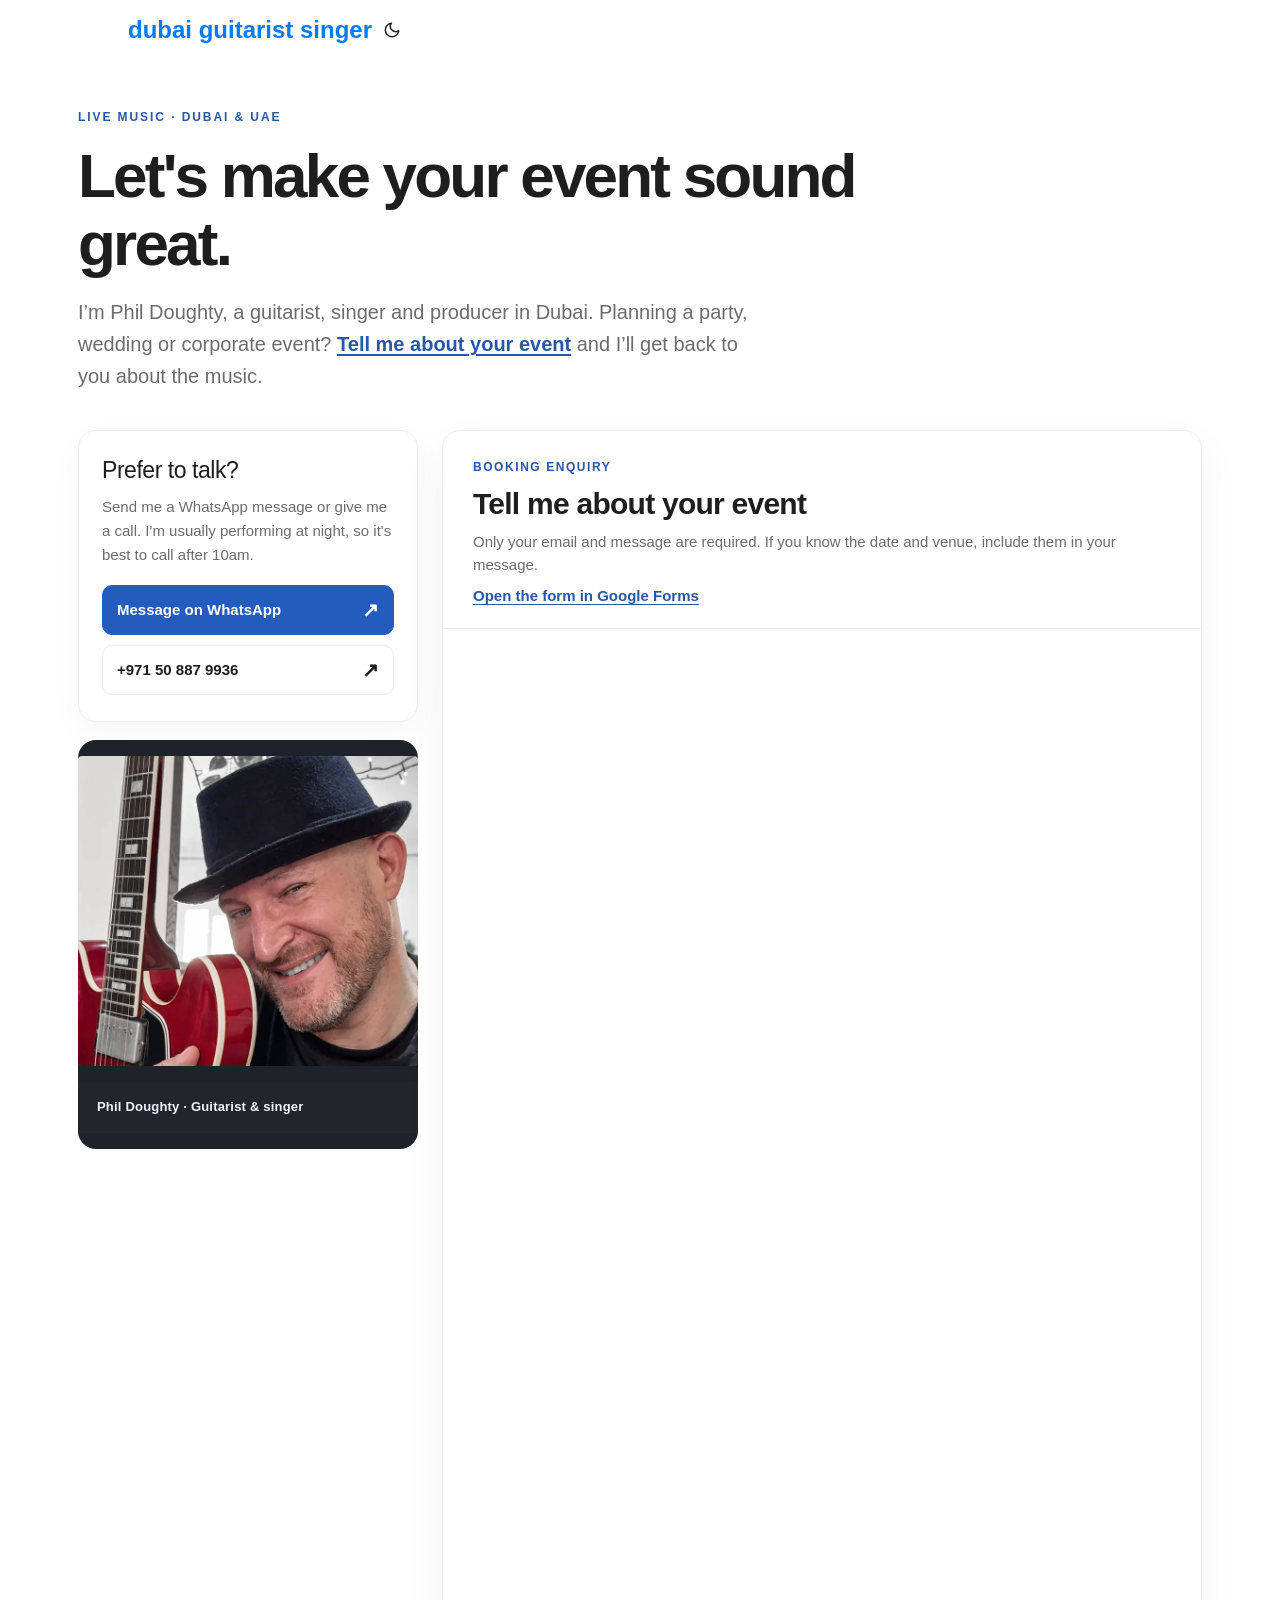
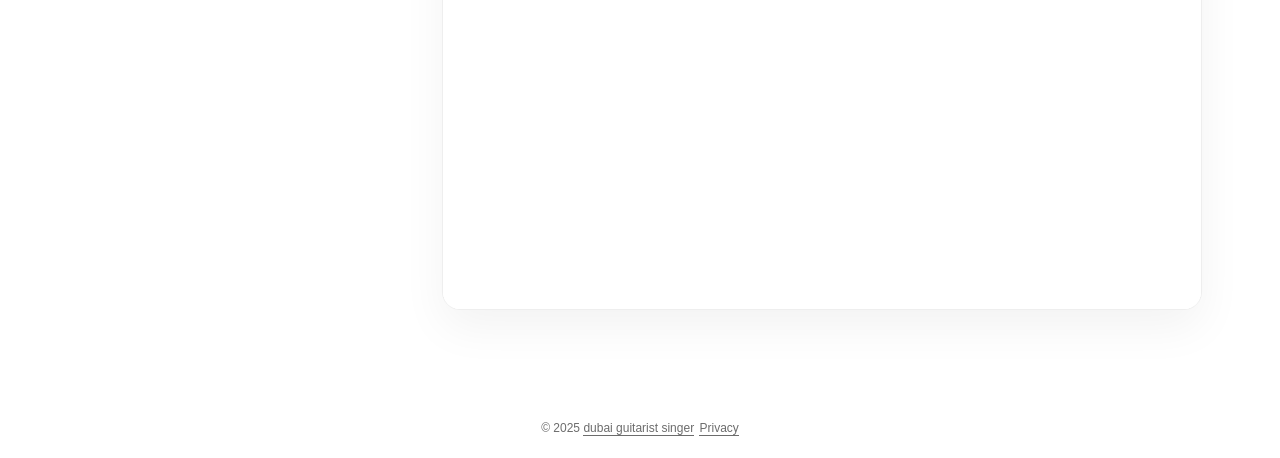
==== commit f6814c49: "Refine contact booking layout and accessibility" ====
--- a/contact/index.html
+++ b/contact/index.html
@@ -1,69 +1,63 @@
 <!doctype html><html lang=en dir=auto><head><meta charset=utf-8><meta http-equiv=X-UA-Compatible content="IE=edge"><meta name=viewport content="width=device-width,initial-scale=1,shrink-to-fit=no"><meta name=robots content="index, follow"><title>Contact Phil Doughty | Dubai Guitarist & Singer</title>
-<meta name=keywords content><meta name=description content="Contact Phil Doughty to enquire about live guitar and vocal performances in Dubai and the UAE. Share your event details using the booking form."><meta name=author content="Phil Doughty"><link rel=canonical href=https://phildoughty.com/contact/><meta name=google-site-verification content="google-site-verification=hno8TVkdBoRtjvGBODJh6sZtUAbToJmjRJ9UoWgNYjk"><link crossorigin=anonymous href=/assets/css/stylesheet.c4868cb93355dd90762f6ee98ea4c134f7202d7f411a62b8ed609e8df3d16b6b.css integrity="sha256-xIaMuTNV3ZB2L27pjqTBNPcgLX9BGmK47WCejfPRa2s=" rel="preload stylesheet" as=style><meta name=theme-color content="#2e2e33"><meta name=msapplication-TileColor content="#2e2e33"><meta property="og:description" content="Experience Dubai's premier guitarist and singer. Elevate your event with unforgettable melodies! Book now!"><meta property="og:image" content="https://phildoughty.com/img/Dubai_Guitarist_Singer_Phil_Doughty_Smiling_Holding_Gibson_335_Guitar_300x300.jpg"><meta property="og:image:width" content="300"><meta property="og:image:height" content="300"><link rel=alternate hreflang=en href=https://phildoughty.com/contact/><noscript><style>#theme-toggle,.top-link{display:none}</style><style>@media(prefers-color-scheme:dark){:root{--theme:rgb(29, 30, 32);--entry:rgb(46, 46, 51);--primary:rgb(218, 218, 219);--secondary:rgb(155, 156, 157);--tertiary:rgb(65, 66, 68);--content:rgb(196, 196, 197);--code-block-bg:rgb(46, 46, 51);--code-bg:rgb(55, 56, 62);--border:rgb(51, 51, 51)}.list{background:var(--theme)}.list:not(.dark)::-webkit-scrollbar-track{background:0 0}.list:not(.dark)::-webkit-scrollbar-thumb{border-color:var(--theme)}}</style></noscript><script>var doNotTrack=!1;doNotTrack||(function(e,t,n,s,o,i,a){e.GoogleAnalyticsObject=o,e[o]=e[o]||function(){(e[o].q=e[o].q||[]).push(arguments)},e[o].l=1*new Date,i=t.createElement(n),a=t.getElementsByTagName(n)[0],i.async=1,i.src=s,a.parentNode.insertBefore(i,a)}(window,document,"script","https://www.google-analytics.com/analytics.js","ga"),ga("create","UA-47484607-1","auto"),ga("send","pageview"))</script><meta property="og:title" content="Contact Phil Doughty | Dubai Guitarist & Singer"><meta property="og:description" content="Contact Phil Doughty about live guitar and singing performances in Dubai and the UAE."><meta property="og:type" content="article"><meta property="og:url" content="https://phildoughty.com/contact/"><meta property="article:section" content><meta name=twitter:card content="summary"><meta name=twitter:title content="Contact Phil Doughty | Dubai Guitarist & Singer"><meta name=twitter:description content="Contact Phil Doughty about live music bookings in Dubai and the UAE."><script type=application/ld+json>{"@context":"https://schema.org","@type":"BreadcrumbList","itemListElement":[{"@type":"ListItem","position":1,"name":"Home","item":"https://phildoughty.com/"},{"@type":"ListItem","position":2,"name":"Contact","item":"https://phildoughty.com/contact/"}]}</script><script type=application/ld+json>{"@context":"https://schema.org","@type":"ContactPage","name":"Contact Phil Doughty","description":"Contact Phil Doughty about live guitar and singing performances in Dubai and the UAE.","url":"https://phildoughty.com/contact/"}</script><style>
-/* Contact page only. The Google Form remains an unmodified, accessible iframe. */
+<meta name=description content="Contact Phil Doughty to enquire about live guitar and vocal performances in Dubai and the UAE. Share your event details using the booking form."><meta name=author content="Phil Doughty"><link rel=canonical href=https://phildoughty.com/contact/><meta name=google-site-verification content="google-site-verification=hno8TVkdBoRtjvGBODJh6sZtUAbToJmjRJ9UoWgNYjk"><link crossorigin=anonymous href=/assets/css/stylesheet.c4868cb93355dd90762f6ee98ea4c134f7202d7f411a62b8ed609e8df3d16b6b.css integrity="sha256-xIaMuTNV3ZB2L27pjqTBNPcgLX9BGmK47WCejfPRa2s=" rel="preload stylesheet" as=style><link rel="icon" href="/img/phil-doughty-icon.png" type="image/png" sizes="32x32"><meta name=theme-color content="#2e2e33"><meta name=msapplication-TileColor content="#2e2e33"><meta property="og:image" content="https://phildoughty.com/img/Dubai_Guitarist_Singer_Phil_Doughty_Smiling_Holding_Gibson_335_Guitar_300x300.jpg"><meta property="og:image:width" content="300"><meta property="og:image:height" content="300"><link rel=alternate hreflang=en href=https://phildoughty.com/contact/><noscript><style>#theme-toggle,.top-link{display:none}</style><style>@media(prefers-color-scheme:dark){:root{--theme:rgb(29, 30, 32);--entry:rgb(46, 46, 51);--primary:rgb(218, 218, 219);--secondary:rgb(155, 156, 157);--tertiary:rgb(65, 66, 68);--content:rgb(196, 196, 197);--code-block-bg:rgb(46, 46, 51);--code-bg:rgb(55, 56, 62);--border:rgb(51, 51, 51)}.contact-page:not(.dark){--contact-accent:#aac1ff}.list{background:var(--theme)}.list:not(.dark)::-webkit-scrollbar-track{background:0 0}.list:not(.dark)::-webkit-scrollbar-thumb{border-color:var(--theme)}}</style></noscript><meta property="og:title" content="Contact Phil Doughty | Dubai Guitarist & Singer"><meta property="og:description" content="Contact Phil Doughty about live guitar and singing performances in Dubai and the UAE."><meta property="og:type" content="website"><meta property="og:url" content="https://phildoughty.com/contact/"><meta name=twitter:card content="summary"><meta name=twitter:title content="Contact Phil Doughty | Dubai Guitarist & Singer"><meta name=twitter:description content="Contact Phil Doughty about live music bookings in Dubai and the UAE."><script type=application/ld+json>{"@context":"https://schema.org","@type":"BreadcrumbList","itemListElement":[{"@type":"ListItem","position":1,"name":"Home","item":"https://phildoughty.com/"},{"@type":"ListItem","position":2,"name":"Contact","item":"https://phildoughty.com/contact/"}]}</script><script type=application/ld+json>{"@context":"https://schema.org","@type":"ContactPage","name":"Contact Phil Doughty","description":"Contact Phil Doughty about live guitar and singing performances in Dubai and the UAE.","url":"https://phildoughty.com/contact/"}</script><style>
+.contact-page{--contact-accent:#2857a6}
+.contact-page.dark{--contact-accent:#aac1ff}
+
 .contact-page .main{max-width:1180px;padding:48px 28px 88px}
 .contact-page .post-content{color:var(--content)}
-.contact-page .contact-kicker{color:#8caaff;text-transform:uppercase;letter-spacing:.16em;font-size:12px;font-weight:750;margin:0 0 15px}
+.contact-page .contact-kicker{color:var(--contact-accent);text-transform:uppercase;letter-spacing:.16em;font-size:12px;font-weight:750;margin:0 0 15px}
 .contact-page .contact-hero{max-width:850px;margin:0 0 38px}
 .contact-page .contact-hero h1{color:var(--primary);font-size:clamp(36px,5.2vw,62px);letter-spacing:-.045em;line-height:1.09;font-weight:750;margin:0 0 19px}
-.contact-page .contact-hero p:last-child{font-size:clamp(17px,2vw,20px);color:var(--secondary);line-height:1.6;max-width:670px}
+.contact-page .contact-hero .contact-intro{font-size:clamp(17px,2vw,20px);color:var(--secondary);line-height:1.6;max-width:670px}
 .contact-page .contact-grid{display:grid;grid-template-columns:minmax(260px,340px) minmax(0,1fr);gap:24px;align-items:start}
 .contact-page .contact-side{display:grid;gap:18px;min-width:0}
-.contact-page .contact-photo{margin:0;overflow:hidden;border-radius:18px;position:relative;background:#1e222b}
+.contact-page .contact-photo{margin:0;overflow:hidden;border-radius:18px;background:#1e222b}
 .contact-page .contact-photo img{width:100%;height:310px;object-fit:cover;object-position:center 32%;display:block}
 .contact-page .contact-photo figcaption{padding:15px 19px;color:#edf3ff;font-size:13px;letter-spacing:.015em;background:#23252c}
 .contact-page .contact-card{border:1px solid var(--border);border-radius:18px;background:var(--entry);padding:26px 23px;box-shadow:0 12px 34px rgba(0,0,0,.035)}
 .contact-page .contact-card h2{color:var(--primary);font-size:23px;letter-spacing:-.02em;margin:0 0 10px}
 .contact-page .contact-card p{color:var(--secondary);font-size:15px;line-height:1.6;margin:0 0 18px}
 .contact-page .contact-actions{display:grid;gap:10px}
-.contact-page .contact-actions a{display:flex;align-items:center;justify-content:space-between;padding:12px 14px;border:1px solid var(--border);border-radius:10px;background:var(--theme);font-size:15px;font-weight:650;color:var(--primary);box-shadow:none;transition:border-color .2s,transform .2s}
+.contact-page .contact-actions a{display:flex;align-items:center;justify-content:space-between;padding:12px 14px;border:1px solid var(--border);border-radius:10px;background:var(--theme);font-size:15px;font-weight:650;color:var(--primary);box-shadow:none;text-decoration:none}
 .contact-page .contact-actions a:first-child{color:white;background:#245cbd;border-color:#245cbd}
-.contact-page .contact-actions a:hover{border-color:#6895f2;transform:translateY(-1px)}
-.contact-page .contact-actions a:focus-visible,.contact-page .contact-form-link:focus-visible{outline:3px solid #8caaff;outline-offset:3px}
+.contact-page .contact-actions a:hover{text-decoration:underline;text-underline-offset:3px}
+.contact-page :where(a,button):focus-visible{outline:3px solid var(--contact-accent);outline-offset:3px}
 .contact-page .contact-actions a span:last-child{font-size:20px;line-height:1}
-.contact-page .contact-note{border-left:3px solid #648cf0;padding:8px 0 8px 16px;color:var(--secondary);font-size:14px;line-height:1.55;margin:2px 0}
 .contact-page .contact-form-panel{min-width:0;border:1px solid var(--border);border-radius:18px;background:var(--entry);overflow:hidden;box-shadow:0 18px 45px rgba(0,0,0,.05)}
 .contact-page .contact-form-heading{padding:27px 30px 20px;border-bottom:1px solid var(--border)}
-.contact-page .contact-form-heading .contact-form-label{font-size:12px;font-weight:750;letter-spacing:.13em;text-transform:uppercase;color:#7096ee;margin:0 0 9px}
+.contact-page .contact-form-heading .contact-form-label{font-size:12px;font-weight:750;letter-spacing:.13em;text-transform:uppercase;color:var(--contact-accent);margin:0 0 9px}
 .contact-page .contact-form-heading h2{font-size:clamp(23px,3vw,30px);font-weight:720;letter-spacing:-.025em;margin:0 0 8px;color:var(--primary)}
-.contact-page .contact-form-heading p:last-child{font-size:15px;color:var(--secondary);line-height:1.55;margin:0}
+.contact-page .contact-form-heading p{font-size:15px;color:var(--secondary);line-height:1.55;margin:0}
+.contact-page .contact-form-heading .contact-form-fallback{margin-top:8px}
 .contact-page .contact-embed{background:#fff;padding:0;min-width:0}
-.contact-page .contact-embed iframe{display:block;width:100%;height:1370px;border:0;background:#fff}
-.contact-page .contact-form-foot{padding:16px 24px 20px;border-top:1px solid var(--border);font-size:14px;color:var(--secondary)}
-.contact-page .contact-form-link{font-weight:650;color:#739cf5;box-shadow:none;text-underline-offset:3px;text-decoration:underline}
-.contact-page .contact-form-link:hover{color:#4d83ed}
+.contact-page .contact-embed iframe{display:block;width:100%;height:1280px;border:0;background:#fff}
+.contact-page .contact-form-link{font-weight:650;color:var(--contact-accent);box-shadow:none;text-underline-offset:3px;text-decoration:underline}
+.contact-page .contact-form-link:hover{text-decoration-thickness:2px}
 @media (max-width:900px){
  .contact-page .main{padding:34px 20px 70px}
  .contact-page .contact-grid{grid-template-columns:minmax(0,1fr)}
- .contact-page .contact-side{grid-template-columns:minmax(0,240px) minmax(0,1fr);align-items:stretch}
- .contact-page .contact-photo img{height:100%;min-height:250px}
- .contact-page .contact-note{grid-column:1/-1}
+ .contact-page .contact-side{grid-template-columns:minmax(0,1fr) minmax(0,240px);align-items:start}
+ .contact-page .contact-photo img{height:225px}
 }
 @media (max-width:600px){
  .contact-page .main{padding:29px 14px 60px}
  .contact-page .contact-hero{margin-bottom:28px}
  .contact-page .contact-hero h1{font-size:clamp(32px,9vw,44px)}
  .contact-page .contact-grid{gap:20px}
- .contact-page .contact-side{display:grid;grid-template-columns:1fr}
+ .contact-page .contact-side{grid-template-columns:minmax(0,1fr)}
  .contact-page .contact-photo img{height:210px;object-position:center 30%}
  .contact-page .contact-card{padding:21px 19px}
  .contact-page .contact-form-heading{padding:22px 18px 16px}
- .contact-page .contact-embed iframe{height:1450px}
- .contact-page .contact-form-foot{padding:16px 18px}
+ .contact-page .contact-embed iframe{height:1340px}
 }
-@media (prefers-reduced-motion:reduce){.contact-page .contact-actions a{transition:none}}
-</style></head><body class="contact-page" id=top><script>localStorage.getItem("pref-theme")==="dark"?document.body.classList.add("dark"):localStorage.getItem("pref-theme")==="light"?document.body.classList.remove("dark"):window.matchMedia("(prefers-color-scheme: dark)").matches&&document.body.classList.add("dark")</script><header class=header><nav class=nav><div class=logo><a href=/ accesskey=h title="dubai guitarist singer (Alt + H)">dubai guitarist singer</a><div class=logo-switches><button id=theme-toggle accesskey=t title="(Alt + T)"><svg id="moon" xmlns="http://www.w3.org/2000/svg" width="24" height="18" viewBox="0 0 24 24" fill="none" stroke="currentcolor" stroke-width="2" stroke-linecap="round" stroke-linejoin="round"><path d="M21 12.79A9 9 0 1111.21 3 7 7 0 0021 12.79z"/></svg><svg id="sun" xmlns="http://www.w3.org/2000/svg" width="24" height="18" viewBox="0 0 24 24" fill="none" stroke="currentcolor" stroke-width="2" stroke-linecap="round" stroke-linejoin="round"><circle cx="12" cy="12" r="5"/><line x1="12" y1="1" x2="12" y2="3"/><line x1="12" y1="21" x2="12" y2="23"/><line x1="4.22" y1="4.22" x2="5.64" y2="5.64"/><line x1="18.36" y1="18.36" x2="19.78" y2="19.78"/><line x1="1" y1="12" x2="3" y2="12"/><line x1="21" y1="12" x2="23" y2="12"/><line x1="4.22" y1="19.78" x2="5.64" y2="18.36"/><line x1="18.36" y1="5.64" x2="19.78" y2="4.22"/></svg></button></div></div><ul id=mainmenu></ul></nav></header><main class="main"><article class="post-single">
+</style></head><body class="contact-page" id=top><script>localStorage.getItem("pref-theme")==="dark"?document.body.classList.add("dark"):localStorage.getItem("pref-theme")==="light"?document.body.classList.remove("dark"):window.matchMedia("(prefers-color-scheme: dark)").matches&&document.body.classList.add("dark")</script><header class=header><nav class=nav><div class=logo><a href=/ accesskey=h title="dubai guitarist singer (Alt + H)">dubai guitarist singer</a><div class=logo-switches><button id=theme-toggle type=button accesskey=t aria-label="Toggle color theme" title="Toggle color theme (Alt + T)"><svg aria-hidden="true" id="moon" xmlns="http://www.w3.org/2000/svg" width="24" height="18" viewBox="0 0 24 24" fill="none" stroke="currentcolor" stroke-width="2" stroke-linecap="round" stroke-linejoin="round"><path d="M21 12.79A9 9 0 1111.21 3 7 7 0 0021 12.79z"/></svg><svg aria-hidden="true" id="sun" xmlns="http://www.w3.org/2000/svg" width="24" height="18" viewBox="0 0 24 24" fill="none" stroke="currentcolor" stroke-width="2" stroke-linecap="round" stroke-linejoin="round"><circle cx="12" cy="12" r="5"/><line x1="12" y1="1" x2="12" y2="3"/><line x1="12" y1="21" x2="12" y2="23"/><line x1="4.22" y1="4.22" x2="5.64" y2="5.64"/><line x1="18.36" y1="18.36" x2="19.78" y2="19.78"/><line x1="1" y1="12" x2="3" y2="12"/><line x1="21" y1="12" x2="23" y2="12"/><line x1="4.22" y1="19.78" x2="5.64" y2="18.36"/><line x1="18.36" y1="5.64" x2="19.78" y2="4.22"/></svg></button></div></div><ul id=mainmenu></ul></nav></header><main class="main"><article class="post-single">
 <header class="contact-hero">
 <p class="contact-kicker">LIVE MUSIC &middot; DUBAI &amp; UAE</p>
 <h1>Let's make your event sound great.</h1>
-<p>Planning a party, wedding or corporate event? Tell me what you have in mind and I'll get back to you about the music.</p>
+<p class="contact-intro">I’m Phil Doughty, a guitarist, singer and producer in Dubai. Planning a party, wedding or corporate event? <a class="contact-form-link" href="#booking-heading">Tell me about your event</a> and I’ll get back to you about the music.</p>
 </header>
 <div class="post-content contact-grid">
 <aside class="contact-side" aria-label="Other ways to get in touch">
-<figure class="contact-photo">
-<img src="/img/Dubai_Guitarist_Singer_Phil_Doughty_Smiling_Holding_Gibson_335_Guitar_1200x1200.webp" width="1200" height="1200" alt="Phil Doughty holding a red Gibson guitar" loading="lazy" decoding="async">
-<figcaption>Phil Doughty &middot; Guitarist &amp; singer</figcaption>
-</figure>
 <section class="contact-card" aria-labelledby="contact-direct-title">
 <h2 id="contact-direct-title">Prefer to talk?</h2>
 <p>Send me a WhatsApp message or give me a call. I'm usually performing at night, so it's best to call after 10am.</p>
@@ -72,21 +66,23 @@
 <a href="tel:+971508879936">+971 50 887 9936 <span aria-hidden="true">&#8599;</span></a>
 </div>
 </section>
-<p class="contact-note">Already know your date and venue? Include them in the form so I can respond with useful details.</p>
+<figure class="contact-photo">
+<img src="/img/Dubai_Guitarist_Singer_Phil_Doughty_Smiling_Holding_Gibson_335_Guitar_720x720.webp" width="720" height="720" alt="Phil Doughty holding a red Gibson guitar" loading="lazy" decoding="async">
+<figcaption>Phil Doughty &middot; Guitarist &amp; singer</figcaption>
+</figure>
+
 </aside>
 <section class="contact-form-panel" aria-labelledby="booking-heading">
 <div class="contact-form-heading">
 <p class="contact-form-label">BOOKING ENQUIRY</p>
-<h2 id="booking-heading">Tell me about your event</h2>
-<p>Fill in the details below. Only your email and message are required.</p>
+<h2 id="booking-heading" tabindex="-1">Tell me about your event</h2>
+<p>Only your email and message are required. If you know the date and venue, include them in your message.</p>
+<p class="contact-form-fallback"><a class="contact-form-link" href="https://docs.google.com/forms/d/e/1FAIpQLSd4Ucvedcgkfyl03aC4yw0hYejVVUnoVotIh4JQB6Flzf9JCw/viewform?hl=en">Open the form in Google Forms</a></p>
 </div>
 <div class="contact-embed">
-<iframe title="Booking enquiries form" src="https://docs.google.com/forms/d/e/1FAIpQLSd4Ucvedcgkfyl03aC4yw0hYejVVUnoVotIh4JQB6Flzf9JCw/viewform?embedded=true&hl=en" width="640" height="1370">
-<a href="https://docs.google.com/forms/d/e/1FAIpQLSd4Ucvedcgkfyl03aC4yw0hYejVVUnoVotIh4JQB6Flzf9JCw/viewform?hl=en">Open the booking enquiry form</a>
-</iframe>
+<iframe title="Booking enquiries form" src="https://docs.google.com/forms/d/e/1FAIpQLSd4Ucvedcgkfyl03aC4yw0hYejVVUnoVotIh4JQB6Flzf9JCw/viewform?embedded=true&amp;hl=en" width="640" height="1280" loading="lazy"></iframe>
 </div>
-<div class="contact-form-foot">Having trouble with the form? <a class="contact-form-link" href="https://docs.google.com/forms/d/e/1FAIpQLSd4Ucvedcgkfyl03aC4yw0hYejVVUnoVotIh4JQB6Flzf9JCw/viewform?hl=en" target="_blank" rel="noopener noreferrer">Open it in a new tab</a>.</div>
 </section>
 </div></article></main><footer class=footer><span>&copy; 2025 <a href=/>dubai guitarist singer</a></span>
 <span><a href=/privacy/>Privacy</a></span></footer><a href=#top aria-label="go to top" title="Go to Top (Alt + G)" class=top-link id=top-link accesskey=g><svg xmlns="http://www.w3.org/2000/svg" viewBox="0 0 12 6" fill="currentcolor"><path d="M12 6H0l6-6z"/></svg>
-</a><script>let menu=document.getElementById("menu");menu&&(menu.scrollLeft=localStorage.getItem("menu-scroll-position"),menu.onscroll=function(){localStorage.setItem("menu-scroll-position",menu.scrollLeft)}),document.querySelectorAll('a[href^="#"]').forEach(e=>{e.addEventListener("click",function(e){e.preventDefault();var t=this.getAttribute("href").substr(1);window.matchMedia("(prefers-reduced-motion: reduce)").matches?document.querySelector(`[id='${decodeURIComponent(t)}']`).scrollIntoView():document.querySelector(`[id='${decodeURIComponent(t)}']`).scrollIntoView({behavior:"smooth"}),t==="top"?history.replaceState(null,null," "):history.pushState(null,null,`#${t}`)})})</script><script>var mybutton=document.getElementById("top-link");window.onscroll=function(){document.body.scrollTop>800||document.documentElement.scrollTop>800?(mybutton.style.visibility="visible",mybutton.style.opacity="1"):(mybutton.style.visibility="hidden",mybutton.style.opacity="0")}</script><script>document.getElementById("theme-toggle").addEventListener("click",()=>{document.body.className.includes("dark")?(document.body.classList.remove("dark"),localStorage.setItem("pref-theme","light")):(document.body.classList.add("dark"),localStorage.setItem("pref-theme","dark"))})</script></body></html>+</a><script>let menu=document.getElementById("menu");menu&&(menu.scrollLeft=localStorage.getItem("menu-scroll-position"),menu.onscroll=function(){localStorage.setItem("menu-scroll-position",menu.scrollLeft)}),document.querySelectorAll('a[href="#top"]').forEach(e=>{e.addEventListener("click",function(e){e.preventDefault();var t=this.getAttribute("href").substr(1);window.matchMedia("(prefers-reduced-motion: reduce)").matches?document.querySelector(`[id='${decodeURIComponent(t)}']`).scrollIntoView():document.querySelector(`[id='${decodeURIComponent(t)}']`).scrollIntoView({behavior:"smooth"}),t==="top"?history.replaceState(null,null," "):history.pushState(null,null,`#${t}`)})})</script><script>var mybutton=document.getElementById("top-link");window.onscroll=function(){document.body.scrollTop>800||document.documentElement.scrollTop>800?(mybutton.style.visibility="visible",mybutton.style.opacity="1"):(mybutton.style.visibility="hidden",mybutton.style.opacity="0")}</script><script>document.getElementById("theme-toggle").addEventListener("click",()=>{document.body.className.includes("dark")?(document.body.classList.remove("dark"),localStorage.setItem("pref-theme","light")):(document.body.classList.add("dark"),localStorage.setItem("pref-theme","dark"))})</script></body></html>
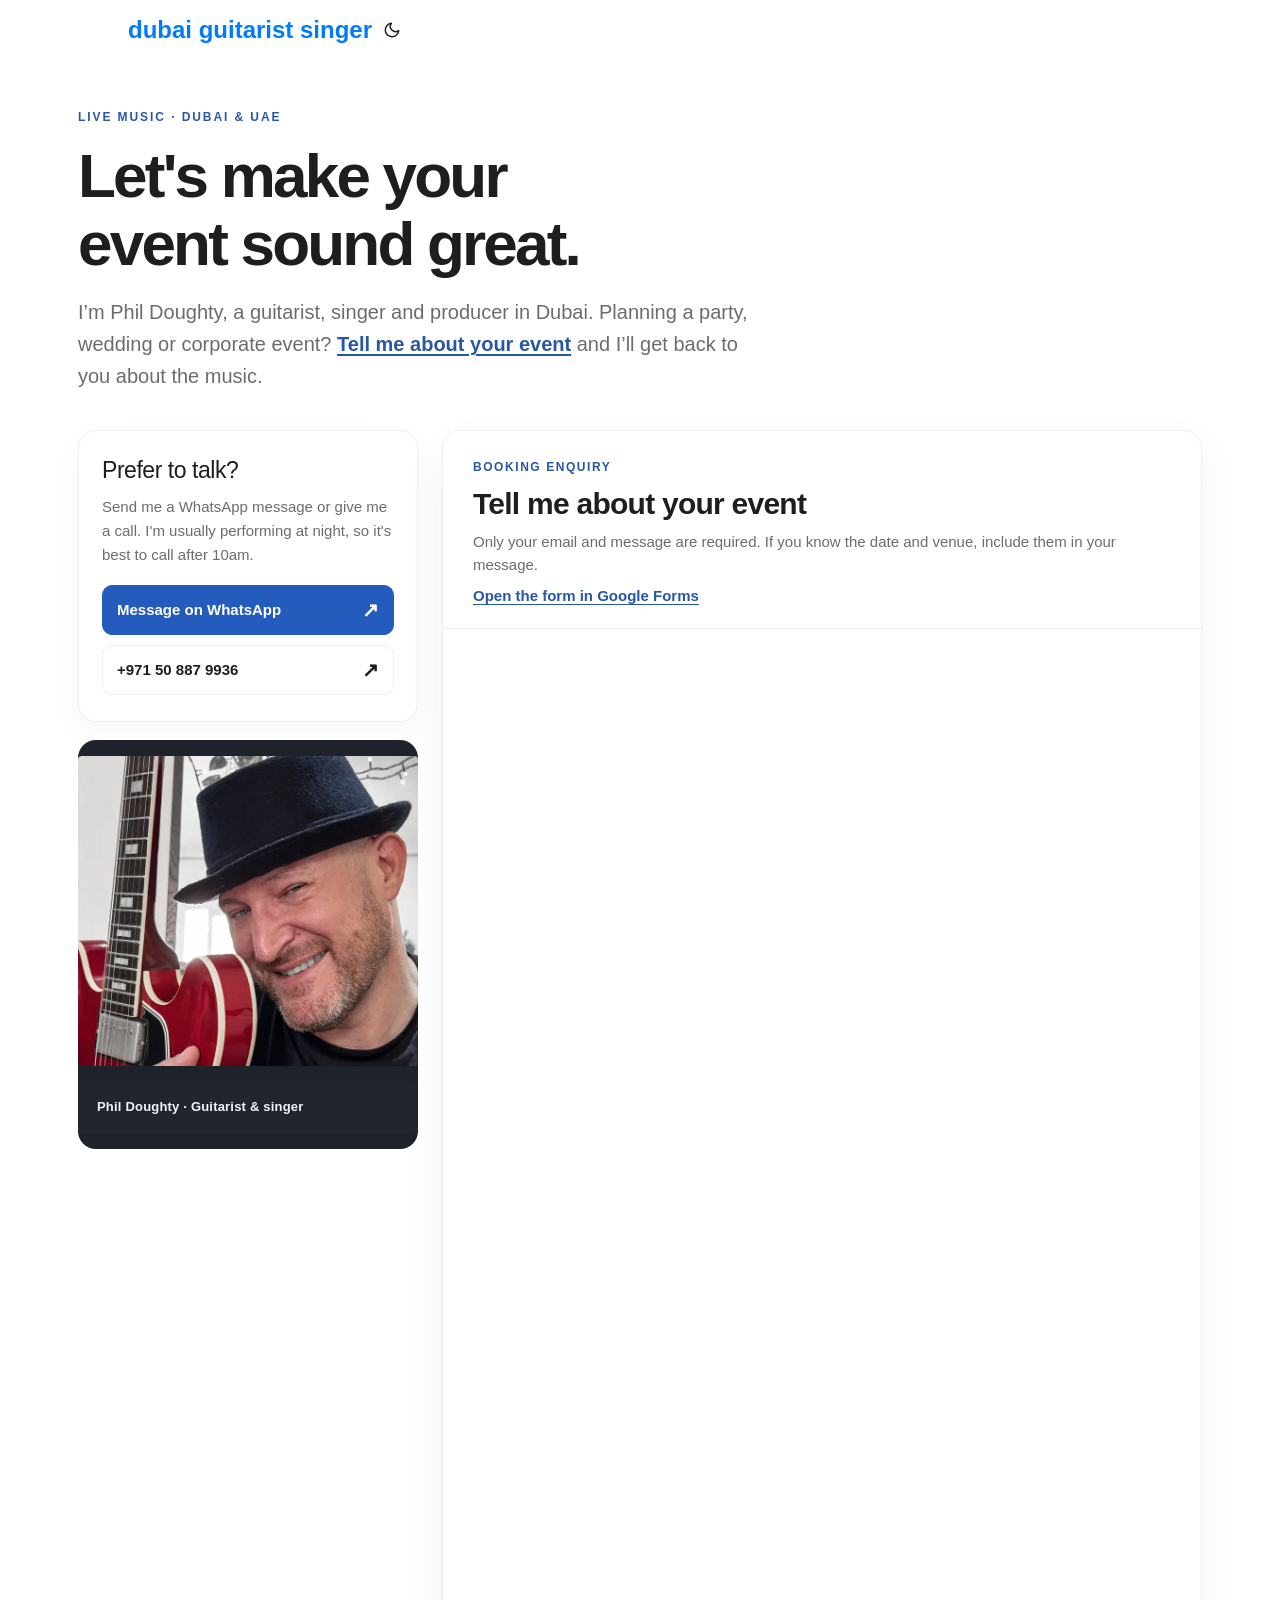
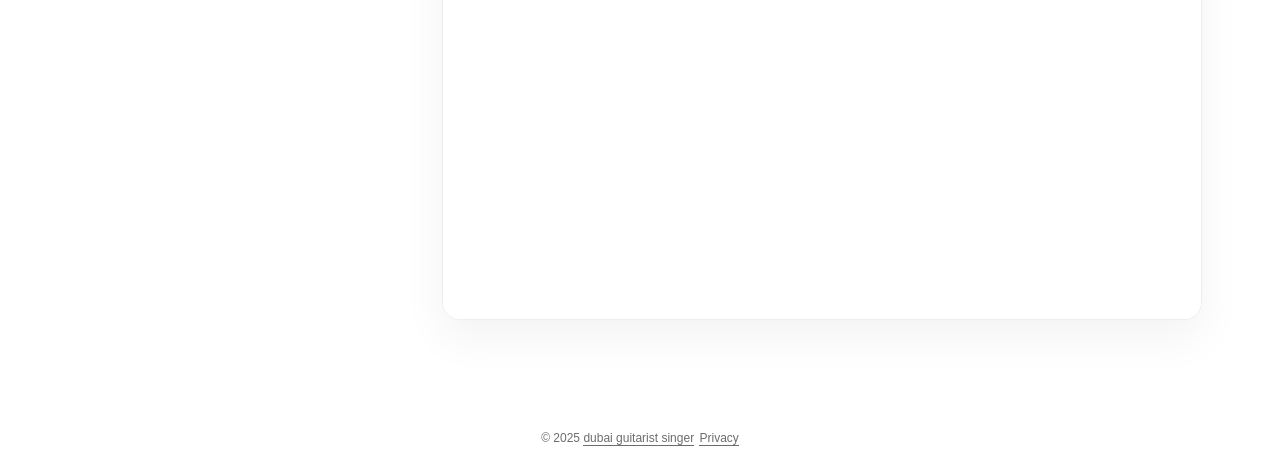
==== commit 5f5a90e9: "Fit the booking form on narrow phones" ====
--- a/contact/index.html
+++ b/contact/index.html
@@ -7,7 +7,7 @@
 .contact-page .post-content{color:var(--content)}
 .contact-page .contact-kicker{color:var(--contact-accent);text-transform:uppercase;letter-spacing:.16em;font-size:12px;font-weight:750;margin:0 0 15px}
 .contact-page .contact-hero{max-width:850px;margin:0 0 38px}
-.contact-page .contact-hero h1{color:var(--primary);font-size:clamp(36px,5.2vw,62px);letter-spacing:-.045em;line-height:1.09;font-weight:750;margin:0 0 19px}
+.contact-page .contact-hero h1{color:var(--primary);font-size:clamp(36px,5.2vw,62px);letter-spacing:-.045em;line-height:1.09;font-weight:750;margin:0 0 19px;text-wrap:balance}
 .contact-page .contact-hero .contact-intro{font-size:clamp(17px,2vw,20px);color:var(--secondary);line-height:1.6;max-width:670px}
 .contact-page .contact-grid{display:grid;grid-template-columns:minmax(260px,340px) minmax(0,1fr);gap:24px;align-items:start}
 .contact-page .contact-side{display:grid;gap:18px;min-width:0}
@@ -30,7 +30,7 @@
 .contact-page .contact-form-heading p{font-size:15px;color:var(--secondary);line-height:1.55;margin:0}
 .contact-page .contact-form-heading .contact-form-fallback{margin-top:8px}
 .contact-page .contact-embed{background:#fff;padding:0;min-width:0}
-.contact-page .contact-embed iframe{display:block;width:100%;height:1280px;border:0;background:#fff}
+.contact-page .contact-embed iframe{display:block;width:100%;height:1290px;border:0;background:#fff}
 .contact-page .contact-form-link{font-weight:650;color:var(--contact-accent);box-shadow:none;text-underline-offset:3px;text-decoration:underline}
 .contact-page .contact-form-link:hover{text-decoration-thickness:2px}
 @media (max-width:900px){
@@ -50,6 +50,7 @@
  .contact-page .contact-form-heading{padding:22px 18px 16px}
  .contact-page .contact-embed iframe{height:1340px}
 }
+@media (max-width:350px){.contact-page .contact-embed iframe{height:1400px}}
 </style></head><body class="contact-page" id=top><script>localStorage.getItem("pref-theme")==="dark"?document.body.classList.add("dark"):localStorage.getItem("pref-theme")==="light"?document.body.classList.remove("dark"):window.matchMedia("(prefers-color-scheme: dark)").matches&&document.body.classList.add("dark")</script><header class=header><nav class=nav><div class=logo><a href=/ accesskey=h title="dubai guitarist singer (Alt + H)">dubai guitarist singer</a><div class=logo-switches><button id=theme-toggle type=button accesskey=t aria-label="Toggle color theme" title="Toggle color theme (Alt + T)"><svg aria-hidden="true" id="moon" xmlns="http://www.w3.org/2000/svg" width="24" height="18" viewBox="0 0 24 24" fill="none" stroke="currentcolor" stroke-width="2" stroke-linecap="round" stroke-linejoin="round"><path d="M21 12.79A9 9 0 1111.21 3 7 7 0 0021 12.79z"/></svg><svg aria-hidden="true" id="sun" xmlns="http://www.w3.org/2000/svg" width="24" height="18" viewBox="0 0 24 24" fill="none" stroke="currentcolor" stroke-width="2" stroke-linecap="round" stroke-linejoin="round"><circle cx="12" cy="12" r="5"/><line x1="12" y1="1" x2="12" y2="3"/><line x1="12" y1="21" x2="12" y2="23"/><line x1="4.22" y1="4.22" x2="5.64" y2="5.64"/><line x1="18.36" y1="18.36" x2="19.78" y2="19.78"/><line x1="1" y1="12" x2="3" y2="12"/><line x1="21" y1="12" x2="23" y2="12"/><line x1="4.22" y1="19.78" x2="5.64" y2="18.36"/><line x1="18.36" y1="5.64" x2="19.78" y2="4.22"/></svg></button></div></div><ul id=mainmenu></ul></nav></header><main class="main"><article class="post-single">
 <header class="contact-hero">
 <p class="contact-kicker">LIVE MUSIC &middot; DUBAI &amp; UAE</p>
@@ -80,7 +81,7 @@
 <p class="contact-form-fallback"><a class="contact-form-link" href="https://docs.google.com/forms/d/e/1FAIpQLSd4Ucvedcgkfyl03aC4yw0hYejVVUnoVotIh4JQB6Flzf9JCw/viewform?hl=en">Open the form in Google Forms</a></p>
 </div>
 <div class="contact-embed">
-<iframe title="Booking enquiries form" src="https://docs.google.com/forms/d/e/1FAIpQLSd4Ucvedcgkfyl03aC4yw0hYejVVUnoVotIh4JQB6Flzf9JCw/viewform?embedded=true&amp;hl=en" width="640" height="1280" loading="lazy"></iframe>
+<iframe title="Booking enquiries form" src="https://docs.google.com/forms/d/e/1FAIpQLSd4Ucvedcgkfyl03aC4yw0hYejVVUnoVotIh4JQB6Flzf9JCw/viewform?embedded=true&amp;hl=en" width="640" height="1290" loading="lazy"></iframe>
 </div>
 </section>
 </div></article></main><footer class=footer><span>&copy; 2025 <a href=/>dubai guitarist singer</a></span>
